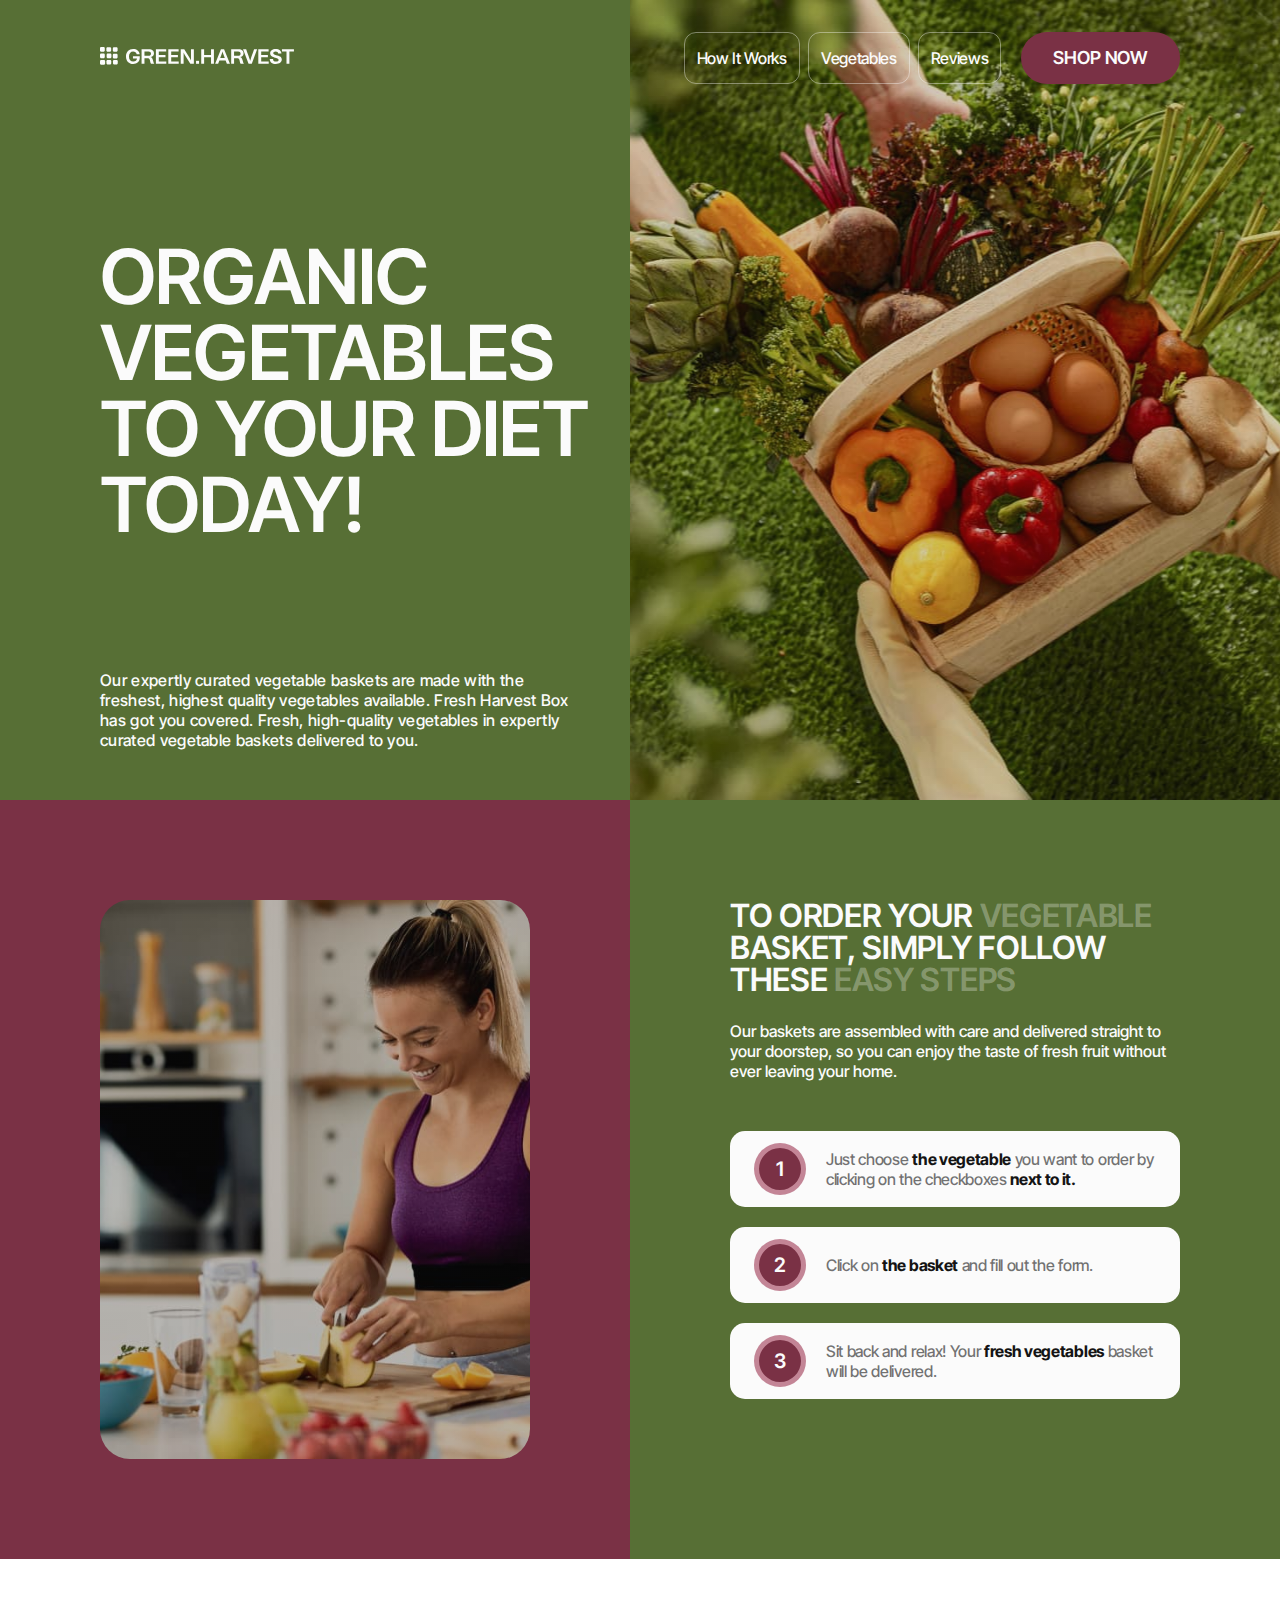
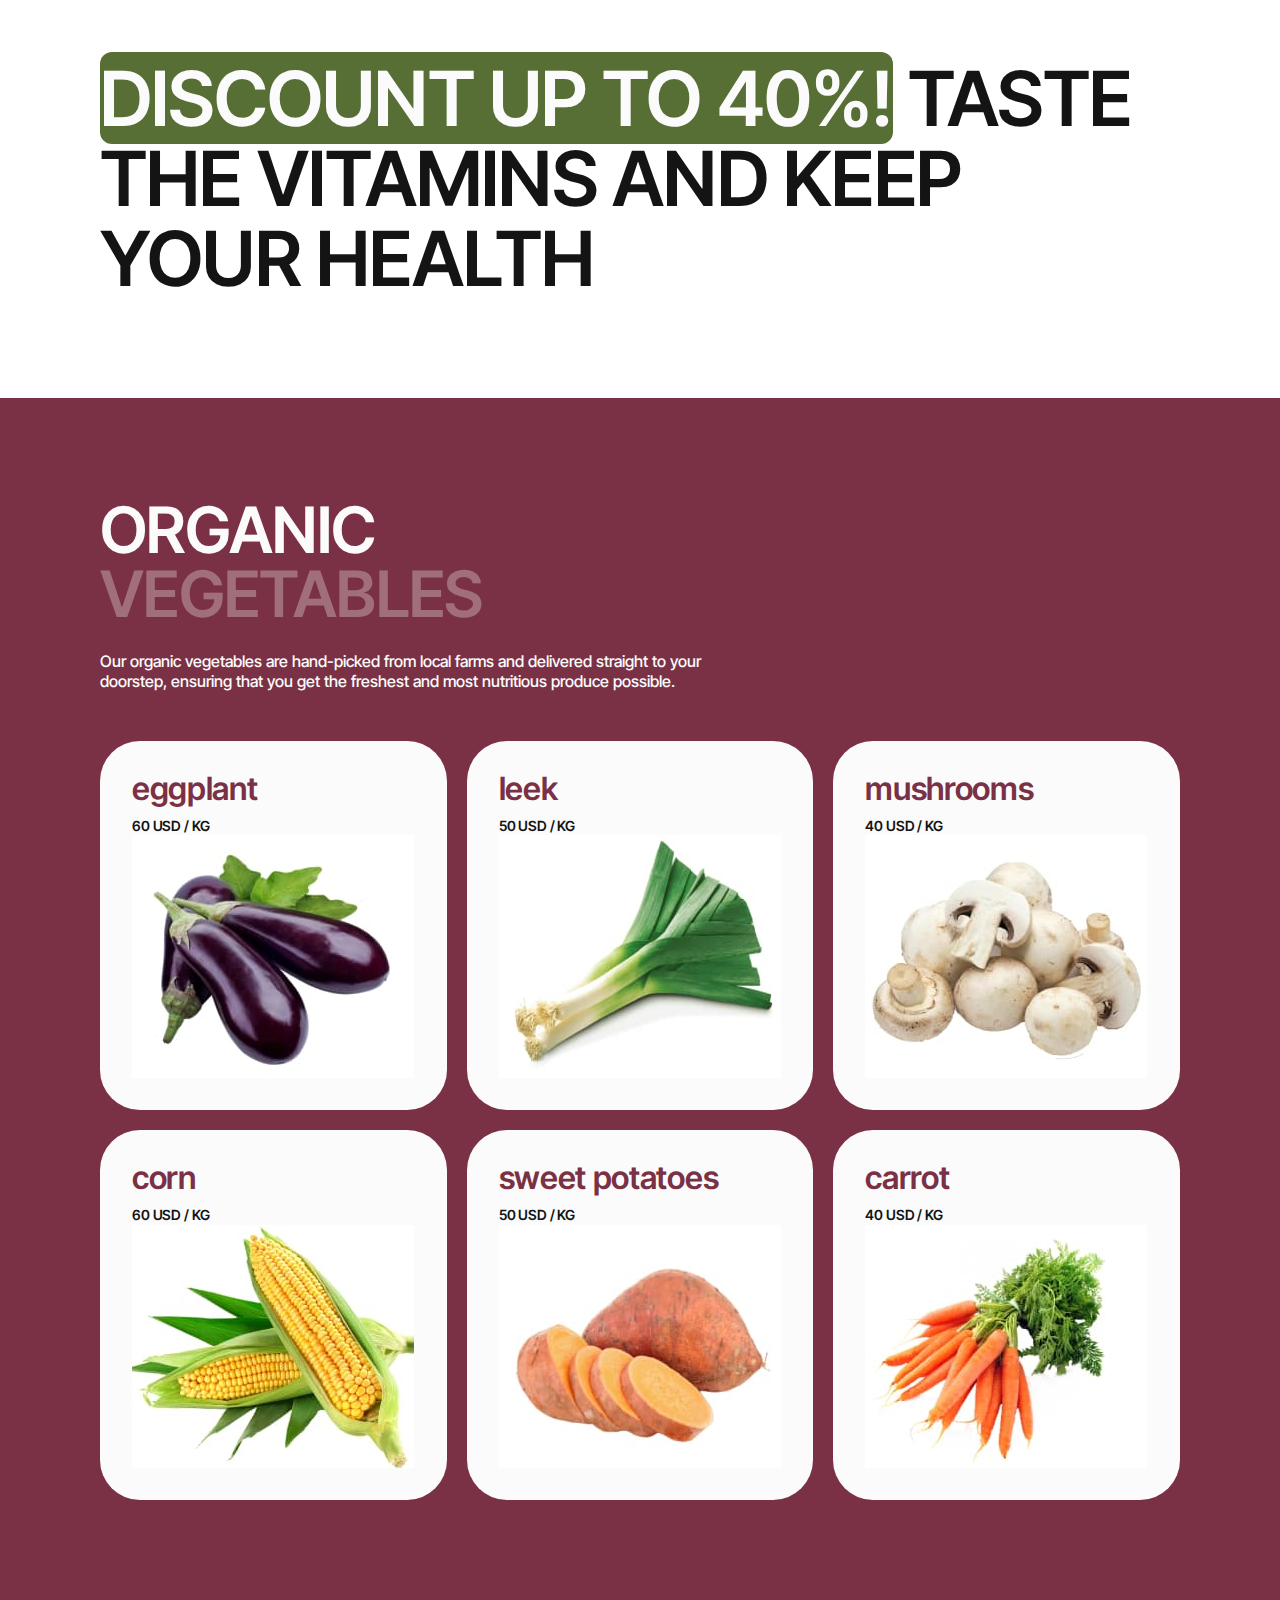
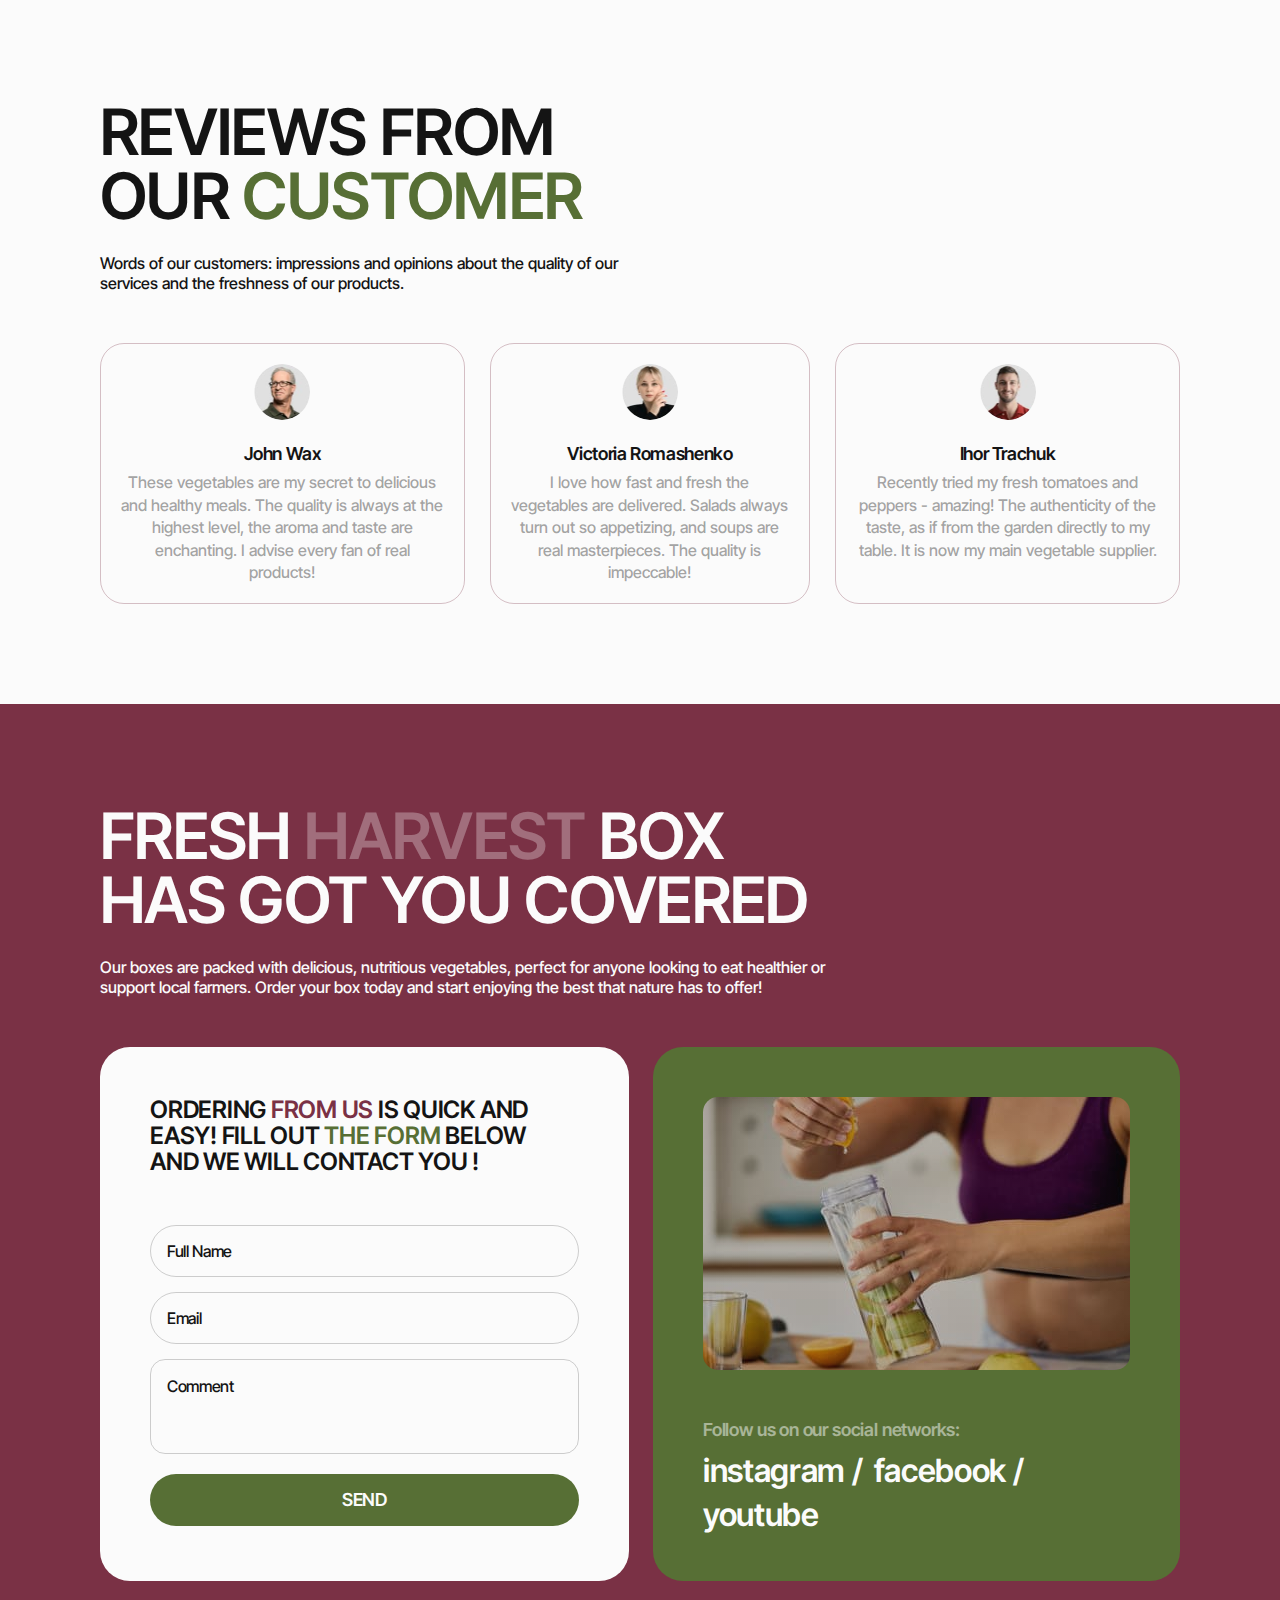
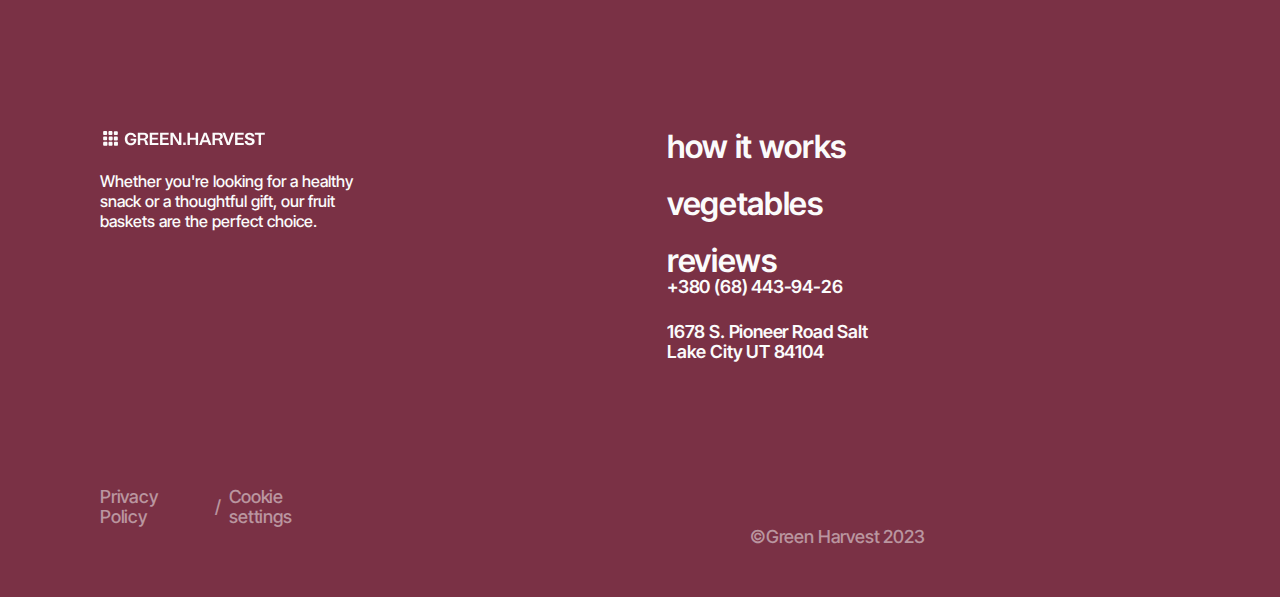
==== index.html @ 1afc66c2 "caner 00:14" ====
<!DOCTYPE html>
<html lang="en">
  <head>
    <meta charset="UTF-8" />
    <meta name="viewport" content="width=device-width, initial-scale=1.0" />
    <title>Bitkisel Yazılım</title>
    <link rel="icon" type="image/x-icon" href="./img/icon.png" />
    <!-- Fontlar -->
    <link rel="preconnect" href="https://fonts.googleapis.com" />
    <link rel="preconnect" href="https://fonts.gstatic.com" crossorigin />
    <link
      href="https://fonts.googleapis.com/css2?family=Inter+Tight:ital,wght@0,100..900;1,100..900&display=swap"
      rel="stylesheet"
    />
    <!-- CSS dosyalarım -->
    <link
      rel="stylesheet"
      href="https://cdn.jsdelivr.net/npm/modern-normalize@2.0.0/modern-normalize.min.css"
    />
    <link rel="stylesheet" href="./css/reset.css" />
    <link rel="stylesheet" href="./css/styles.css" />
    <link rel="stylesheet" href="./css/header-hero.css" />
    <link rel="stylesheet" href="./css/tablet-css/header-hero-tablet.css" />
    <link rel="stylesheet" href="./css/mobile-css/header-hero-mobile.css" />
    <link rel="stylesheet" href="./css/how-it-works.css" />
    <link rel="stylesheet" href="./css/tablet-css/how-it-works-tablet.css" />
    <link rel="stylesheet" href="./css/mobile-css/how-it-works-mobile.css" />
    <link rel="stylesheet" href="./css/advertisement.css" />
    <link rel="stylesheet" href="./css/tablet-css/advertisement-tablet.css" />
    <link rel="stylesheet" href="./css/mobile-css/advertisement-mobile.css" />
    <link rel="stylesheet" href="./css/vegetables.css" />
    <link rel="stylesheet" href="./css/tablet-css/vegetables-tablet.css" />
    <link rel="stylesheet" href="./css/mobile-css/vegetables-mobile.css" />
    <link rel="stylesheet" href="./css/reviews.css" />
    <link rel="stylesheet" href="./css/tablet-css/reviews-tablet.css" />
    <link rel="stylesheet" href="./css/mobile-css/reviews-mobile.css" />
    <link rel="stylesheet" href="./css/your-order.css" />
    <link rel="stylesheet" href="./css/tablet-css/your-order-tablet.css" />
    <link rel="stylesheet" href="./css/mobile-css/your-order-mobile.css" />
    <link rel="stylesheet" href="./css/footer.css" />
    <link rel="stylesheet" href="./css/tablet-css/footer-tablet.css" />
    <link rel="stylesheet" href="./css/mobile-css/footer-mobile.css" />
  </head>
  <body>
    <!-- ------------------------- HEADER VE HERO ALANI --------------- -->

    <div class="header-hero-wrapper">
      <header class="header-wrapper container">
        <nav class="header-nav">
          <div class="header-logo">
            <a href="#">
              <svg class="icon buyuk-logo" width="194" height="18">
                <use href="./img/icons.svg#icon-logo"></use>
              </svg>
            </a>
          </div>
          <div class="nav-wrapper">
            <ul class="nav-list">
              <li class="nav-list-item">
                <a class="nav-list-link" href="#">How It Works</a>
              </li>
              <li class="nav-list-item">
                <a class="nav-list-link" href="#">Vegetables</a>
              </li>
              <li class="nav-list-item">
                <a class="nav-list-link" href="#">Reviews</a>
              </li>
            </ul>
            <button class="nav-button" type="button">SHOP NOW</button>
          </div>
          <div id="menu-open" class="menu-open">
            <svg class="icon footer-icon" width="30" height="30">
              <use href="./img/icons.svg#icon-menuBuyuk"></use>
            </svg>
          </div>
        </nav>
        <div class="hero-part hero-left">
          <div class="hero-left-wrapper">
            <h1 class="hero-title">organic vegetables to your diet today!</h1>
            <p class="hero-text">
              Our expertly curated vegetable baskets are made with the freshest,
              highest quality vegetables available. Fresh Harvest Box has got
              you covered. Fresh, high-quality vegetables in expertly curated
              vegetable baskets delivered to you.
            </p>
          </div>
        </div>
        <div class="hero-part hero-right"></div>
        <div id="hamburger-back" class="hamburger-back on-off-button">
          <div class="hamburger-overlay">
            <button id="menu-close" class="menu-close" type="button">
              <svg class="icon footer-icon" width="20" height="20">
                <use href="./img/icons.svg#icon-exitBuyuk"></use>
              </svg>
            </button>
            <ul class="nav-list">
              <li class="nav-list-item">
                <a class="nav-list-link" href="#">How It Works</a>
              </li>
              <li class="nav-list-item">
                <a class="nav-list-link" href="#">Vegetables</a>
              </li>
              <li class="nav-list-item">
                <a class="nav-list-link" href="#">Reviews</a>
              </li>
            </ul>
            <button class="shop-button close-item" type="button">
              Shop Now
            </button>
          </div>
        </div>
      </header>
    </div>

    <!-- ------------------------- HOW İTS WORK ALANI ----------------- -->

    <section class="how-it-works">
      <div class="container">
        <div class="how-it-works-wrapper">
          <div class="how-it-works-left">
            <div class="how-it-works-img"></div>
          </div>
          <div class="how-it-works-right">
            <div class="how-it-works-order-steps">
              <div class="how-it-works-content">
                <h2 class="how-it-works-title">
                  To order your <span>vegetable</span> basket, simply follow
                  these
                  <span>easy steps</span>
                </h2>
                <p class="how-it-works-text">
                  Our baskets are assembled with care and delivered straight to
                  your doorstep, so you can enjoy the taste of fresh fruit
                  without ever leaving your home.
                </p>
              </div>
              <ul class="order-steps-list">
                <li class="order-list-item">
                  <div class="order-list-number">1</div>
                  <p class="order-steps-text">
                    Just choose <span>the vegetable</span> you want to order by
                    clicking on the checkboxes <span>next to it.</span>
                  </p>
                </li>
                <li class="order-list-item">
                  <div class="order-list-number">2</div>
                  <p class="order-steps-text">
                    Click on <span>the basket</span> and fill out the form.
                  </p>
                </li>
                <li class="order-list-item">
                  <div class="order-list-number">3</div>
                  <p class="order-steps-text">
                    Sit back and relax! Your
                    <span>fresh vegetables</span> basket will be delivered.
                  </p>
                </li>
              </ul>
            </div>
          </div>
        </div>
      </div>
    </section>

    <!-- ------------------------- ADVERTİSEMENT ALANI ---------------- -->
    <div class="advertisement">
      <div class="container">
        <h3 class="advertisement-title">
          <span>Discount up to 40%!</span> Taste the vitamins and keep your
          health
        </h3>
      </div>
    </div>

    <!-- ------------------------- VEGETABLES ALANI ------------------- -->
    <section class="vegetables">
      <div class="container vegetables-pad">
        <div class="vegetables-header">
          <h2 class="vegetables-title">organic <span>vegetables</span></h2>
          <p class="vegetables-text">
            Our organic vegetables are hand-picked from local farms and
            delivered straight to your doorstep, ensuring that you get the
            freshest and most nutritious produce possible.
          </p>
        </div>
        <ul class="vegetables-list">
          <li class="vegetables-list-item">
            <div class="product-info">
              <h4 class="product-info-title">eggplant</h4>
              <p class="product-info-text">60 USD / kg</p>
            </div>
            <div class="vegetables-img-wrapper">
              <img src="./img/eggplant.jpg" alt="" class="product-img" />
            </div>
          </li>
          <li class="vegetables-list-item">
            <div class="product-info">
              <h4 class="product-info-title">leek</h4>
              <p class="product-info-text">50 USD / kg</p>
            </div>
            <div class="vegetables-img-wrapper">
              <img src="./img/leek.jpg" alt="" class="product-img" />
            </div>
          </li>
          <li class="vegetables-list-item">
            <div class="product-info">
              <h4 class="product-info-title">mushrooms</h4>
              <p class="product-info-text">40 USD / kg</p>
            </div>
            <div class="vegetables-img-wrapper">
              <img src="./img/mushroom.jpg" alt="" class="product-img" />
            </div>
          </li>
          <li class="vegetables-list-item">
            <div class="product-info">
              <h4 class="product-info-title">corn</h4>
              <p class="product-info-text">60 USD / kg</p>
            </div>
            <div class="vegetables-img-wrapper">
              <img src="./img/corn.jpg" alt="" class="product-img" />
            </div>
          </li>
          <li class="vegetables-list-item">
            <div class="product-info">
              <h4 class="product-info-title">sweet potatoes</h4>
              <p class="product-info-text">50 USD / kg</p>
            </div>
            <div class="vegetables-img-wrapper">
              <img src="./img/sweet-potato.jpg" alt="" class="product-img" />
            </div>
          </li>
          <li class="vegetables-list-item">
            <div class="product-info">
              <h4 class="product-info-title">carrot</h4>
              <p class="product-info-text">40 USD / kg</p>
            </div>
            <div class="vegetables-img-wrapper">
              <img src="./img/carrot.jpg" alt="" class="product-img" />
            </div>
          </li>
        </ul>
      </div>
    </section>

    <!-- ------------------------- REVİEWS ALANI ---------------------- -->
    <div class="reviews">
      <div class="reviews-wrapper container">
        <div class="reviews-content">
          <h2 class="reviews-title">reviews from our <span>customer</span></h2>
          <p class="reviews-text">
            Words of our customers: impressions and opinions about the quality
            of our services and the freshness of our products.
          </p>
        </div>
        <ul class="customer customer-wrapper">
          <li class="customer-block">
            <div class="customer-block-wrapper">
              <div class="customer-image-wrapper customer-img1"></div>
              <div class="customer-content">
                <div class="customer-name">
                  <p>John Wax</p>
                </div>
                <div class="customer-text">
                  <p>
                    These vegetables are my secret to delicious and healthy
                    meals. The quality is always at the highest level, the aroma
                    and taste are enchanting. I advise every fan of real
                    products!
                  </p>
                </div>
              </div>
            </div>
          </li>

          <li class="customer-block">
            <div class="customer-block-wrapper">
              <div class="customer-image-wrapper customer-img2"></div>
              <div class="customer-content">
                <div class="customer-name">
                  <p>Victoria Romashenko</p>
                </div>
                <div class="customer-text">
                  <p>
                    I love how fast and fresh the vegetables are delivered.
                    Salads always turn out so appetizing, and soups are real
                    masterpieces. The quality is impeccable!
                  </p>
                </div>
              </div>
            </div>
          </li>

          <li class="customer-block">
            <div class="customer-block-wrapper">
              <div class="customer-image-wrapper customer-img3"></div>
              <div class="customer-content">
                <div class="customer-name">
                  <p>Ihor Trachuk</p>
                </div>
                <div class="customer-text">
                  <p>
                    Recently tried my fresh tomatoes and peppers - amazing! The
                    authenticity of the taste, as if from the garden directly to
                    my table. It is now my main vegetable supplier.
                  </p>
                </div>
              </div>
            </div>
          </li>
        </ul>
      </div>
    </div>

    <!-- ------------------------- YOUR ORDER ALANI ------------------- -->
    <section class="your-order">
      <div class="container your-order-container">
        <div class="title-form-container">
          <div class="title-wrapper">
            <h2 class="second-title">
              Fresh <span class="title-span">Harvest</span> Box has got you
              covered
            </h2>
            <p class="title-text">
              Our boxes are packed with delicious, nutritious vegetables,
              perfect for anyone looking to eat healthier or support local
              farmers. Order your box today and start enjoying the best that
              nature has to offer!
            </p>
          </div>
          <div class="form-social-wrapper fsw-tablet">
            <div class="form-window">
              <p class="form-text">
                Ordering <span class="form-text-span">from us</span> is quick
                and easy! Fill out
                <span class="form-text-second-span">the form</span> below and we
                will contact you !
              </p>
              <form class="form-content">
                <div class="input-wrapper">
                  <label for="user-name"></label>
                  <input
                    type="text"
                    id="user-name"
                    name="user-name"
                    class="input-content"
                    placeholder="Full Name"
                  />
                </div>
                <div class="input-wrapper">
                  <label for="user-mail"></label>
                  <input
                    required
                    type="email"
                    id="user-mail"
                    name="user-mail"
                    class="input-content"
                    placeholder="Email"
                  />
                </div>
                <div class="input-wrapper">
                  <label for="user-comment"></label>
                  <textarea
                    id="user-comment"
                    name="user-comment"
                    class="text-area-input"
                    placeholder="Comment"
                  ></textarea>
                </div>
                <button type="submit" class="form-btn">Send</button>
              </form>
            </div>
            <div class="social-media-content">
              <div class="img-content"></div>
              <p class="social-media-text">Follow us on our social networks:</p>
              <div class="social-media-wrapper">
                <a class="social-media-link" href="#">instagram /</a>
                <a class="social-media-link" href="#">facebook /</a>
                <a class="social-media-link" href="#">youtube</a>
              </div>
            </div>
          </div>
        </div>
      </div>
    </section>
    <!-- ------------------------- FOOTER ALANI ----------------------- -->
    <footer class="footer">
      <div class="container footer-container">
        <div class="footer-first-content">
          <div class="logo-content">
            <svg class="icon footer-icon" width="168" height="15">
              <use href="./img/icons.svg#icon-logo"></use>
            </svg>
            <p class="logo-text">
              Whether you're looking for a healthy snack or a thoughtful gift,
              our fruit baskets are the perfect choice.
            </p>
          </div>

          <div class="nav-content">
            <nav class="footer-navbar">
              <ul class="footer-navbar-list">
                <li class="footer-navbar-list-item">
                  <a href="" class="nav-bar-list-link">how it works</a>
                </li>
                <li class="footer-navbar-list-item">
                  <a href="" class="nav-bar-list-link">vegetables</a>
                </li>
                <li class="footer-navbar-list-item">
                  <a href="" class="nav-bar-list-link">reviews</a>
                </li>
              </ul>
            </nav>
            <address class="footer-address">
              <ul class="footer-address-list">
                <li class="address-list-item">
                  <a class="address-list-item-link" href="tel:+380(68)4439426"
                    >+380 (68) 443-94-26</a
                  >
                </li>
                <li class="address-list-item">
                  <p class="address-list-item-text">
                    1678 S. Pioneer Road Salt Lake City UT 84104
                  </p>
                </li>
              </ul>
            </address>
          </div>
        </div>

        <div class="footer-second-content">
          <div class="privacy-content">
            <a class="privacy-content-link" href="#">Privacy Policy</a>
            <p class="privacy-content-link">/</p>
            <a class="privacy-content-link" href="#">Cookie settings</a>
          </div>
          <div class="page-content">
            <p class="page-content-text">©Green Harvest 2023</p>
          </div>
        </div>
      </div>
    </footer>
    <!-- JavaScript bağlama  -->
    <script src="index.js"></script>
  </body>
</html>
---- css/styles.css ----
:root {
  --text: #141414;
  --background: #576f35;
  --background-2: #7a3145;
  --main-text: #fbfbfb;
  --font-family: "Inter Tight", sans-serif;
}

/* BU GENEL CONTAİNER, SAYFADAKİ ORTAYA HİZALI ALANLAR İÇİN BUNU KULLANMALISINIZ */
.container {
  max-width: 1280px;
  margin: 0 auto;
}
---- css/header-hero.css ----
.on-off-button{
  display: none;
}

.menu-open{
  display: none;
}

.header-wrapper {
  display: flex;
  position: relative;
}

.hero-left {
  background-color: var(--background);
  width: 630px;
  height: 700px;
  padding-left: 100px;
}

.hero-right {
  width: 650px;
  height: 800px;
  background-image: linear-gradient(
      rgba(20, 20, 20, 0.2),
      rgba(20, 20, 20, 0.2)
    ),
    url(../img/image-3.jpg);
  background-repeat: no-repeat;
  background-position: center;
  background-size: cover;
}

.header-logo {
  display: flex;
  align-items: center;
}

.header-nav {
  position: absolute;
  top: 32px;
  display: flex;
  width: 100%;
  justify-content: space-between;
  padding: 0 100px;
}

.nav-wrapper {
  display: flex;
  gap: 20px;
}

.nav-list {
  display: flex;
  gap: 8px;
}

.hamburger-menu{
  display: none;
}

.icon-logo {
  fill: #fff;
}

.header-hero-wrapper {
  background-color: var(--background);
}

.nav-list-item {
  border: 1px solid rgba(251, 251, 251, 0.4);
  border-radius: 12px;
  padding: 12px;
  display: flex;
  align-items: center;
}

.nav-list-item:hover{
  backdrop-filter: blur(10px);
}


.nav-list-link {
  font-family: var(--font-family);
  font-weight: 500;
  font-size: 16px;
  line-height: 125%;
  letter-spacing: -0.02em;
  text-align: center;
  color: var(--main-text);
}

.nav-button {
  border-radius: 30px;
  padding: 16px 32px;
  border: none;
  font-family: var(--font-family);
  font-weight: 600;
  font-size: 18px;
  line-height: 111%;
  letter-spacing: -0.01em;
  text-transform: uppercase;
  color: var(--main-text);
  background-color: var(--background-2);
}

.nav-button:hover {
  background-color: #622133;
}

.hero-left-wrapper {
  margin-top: 238px;
  height: 562px;
  margin-right: 38px;
}

.hero-title {
  font-family: var(--font-family);
  font-weight: 600;
  font-size: 76px;
  line-height: 100%;
  letter-spacing: -0.01em;
  text-transform: uppercase;
  color: var(--main-text);
  margin-bottom: 128px;
}

.hero-text {
  font-family: var(--font-family);
  font-weight: 500;
  font-size: 16px;
  line-height: 125%;
  color: var(--main-text);
  letter-spacing: 0.02em;
}
---- css/tablet-css/header-hero-tablet.css ----
@media (max-width: 1024px) {
  .container {
    width: 768px;
  }
  .nav-wrapper {
    display: none;
  }

  .header-nav {
    padding: 0 32px;
  }

  .hamburger-menu {
    display: block;
  }

  .header-wrapper {
    display: flex;
    flex-direction: column;
  }
  .hero-title {
    margin-bottom: 25px;
  }
  .hero-left {
    margin-bottom: 25px;
    padding: 32px;
    height: 485px;
  }
  .hero-left-wrapper {
    margin-top: 122px;
    width: 672px;
  }
  .hero-right {
    width: 768px;
    height: 902px;
  }

  /* HAMBURGER MENU ALANI */

  .menu-open {
    display: block;
  }

  .hamburger-back {
    position: fixed;
    top: 0;
    left: 0;
    bottom: 0;
    right: 0;
    background-color: rgba(20, 20, 20, 0.4);
  }

  .hamburger-overlay {
    position: absolute;
    right: 0;
    background-color: var(--background-2);
    width: 40%;
    height: 100%;
  }

  .menu-close {
    position: absolute;
    top: 32px;
    right: 32px;
    background-color: transparent;
    border: none;
  }

  .nav-list {
    flex-direction: column;
    position: absolute;
    top: 50%;
    left: 50%;
    transform: translate(-50%, -50%);
  }

  .nav-list-item {
    justify-content: center;
  }

  .shop-button {
    position: absolute;
    width: 158px;
    bottom: 33px;
    left: 50%;
    transform: translate(-50%);
    background-color: #fff;
    border: none;
    padding: 16px 32px;
    border-radius: 30px;
    font-family: var(--font-family);
    font-weight: 600;
    font-size: 18px;
    line-height: 111%;
    letter-spacing: -0.01em;
    text-transform: uppercase;
    color: var(--background-2);
  }
}
---- css/mobile-css/header-hero-mobile.css ----
@media (max-width: 767px) {
  .container {
    width: 375px;
  }
  .hero-left {
    width: 375px;
  }
  .hero-left-wrapper {
    width: 335px;
    margin-right: 0px;
    margin-top: 100px;
    height: 302px;
  }
  .hero-title {
    font-size: 48px;
  }
  .hero-text {
    font-size: 14px;
    line-height: 129%;
  }
  .header-nav {
    padding-left: 20px;
    padding-right: 20px;
  }

  .hero-right {
    width: 375px;
    height: 370px;
  }
}
---- css/how-it-works.css ----
.how-it-works {
  background-color: var(--background);
}

.how-it-works-wrapper {
  display: flex;
}

.how-it-works-left {
  padding: 100px;
  background: var(--background-2);
}

.how-it-works-img {
  border-radius: 30px;
  width: 430px;
  height: 559px;
  background-image: linear-gradient(
      rgba(20, 20, 20, 0.3),
      rgba(20, 20, 20, 0.3)
    ),
    url("../img/image-1.jpg");
  background-position: center;
  background-size: cover;
}

.how-it-works-right {
  padding: 100px 100px 100px 100px;
  background: var(--background);
}

.how-it-works-content {
  margin-bottom: 50px;
}

.how-it-works-title {
  font-family: var(--font-family);
  font-weight: 600;
  font-size: 32px;
  line-height: 100%;
  letter-spacing: -0.01em;
  text-transform: uppercase;
  color: var(--main-text);
  margin-bottom: 25px;
}

.how-it-works-title > span {
  color: rgba(251, 251, 251, 0.3);
}

.how-it-works-text {
  font-family: var(--font-family);
  font-weight: 500;
  font-size: 16px;
  line-height: 125%;
  color: var(--main-text);
}

.order-steps-list {
  display: flex;
  flex-direction: column;
  gap: 20px;
}

.order-list-item {
  background-color: #fbfbfb;
  padding: 12px 24px;
  border-radius: 15px;
  display: flex;
  gap: 20px;
  align-items: center;
}

.order-list-number {
  width: 52px;
  height: 52px;
  display: flex;
  align-items: center;
  justify-content: center;
  font-family: var(--font-family);
  font-weight: 600;
  font-size: 20px;
  line-height: 100%;
  letter-spacing: -0.02em;
  color: var(--main-text);
  background-color: var(--background-2);
  border-radius: 50%;
  flex-shrink: 0;
  border: 5px solid rgba(211, 152, 168, 0.822);
}

.order-steps-text {
  font-family: var(--font-family);
  font-weight: 500;
  font-size: 16px;
  line-height: 125%;
  letter-spacing: -0.02em;
  color: rgba(20, 20, 20, 0.6);
}

.order-steps-text > span {
  font-weight: 700;
  color: var(--text);
}
---- css/tablet-css/how-it-works-tablet.css ----
@media (max-width: 1024px) {
  .container {
    width: 768px;
  }
  .how-it-works-wrapper {
    flex-wrap: wrap;
  }
  .how-it-works-left {
    padding: 100px 64px;
    max-width: 768px;
    height: 840px;
  }
  .how-it-works-img {
    min-width: 640px;
    background-position: center right;
  }

  .how-it-works-right {
    padding: 100px 159px;
    height: 699px;
  }
  .how-it-works-order-steps {
    width: 450px;
  }
  .how-it-works-title {
    font-size: 28px;
  }
  .how-it-works-text {
    font-size: 14px;
    line-height: 129%;
  }
  .how-it-works-content {
    width: 335px;
  }
  /* .how-it-works-order-steps {
    width: 335px;
  } */
}
---- css/mobile-css/how-it-works-mobile.css ----
@media (max-width: 767px) {
  .container {
    width: 375px;
  }

  .how-it-works-left {
    padding: 40px 20px;
    height: 530px;
  }
  .how-it-works-img {
    width: 335px;
    height: 450px;
    min-width: 0px;
    background-position: top;
  }
  .how-it-works-right {
    padding: 80px 20px;
    height: 654px;
  }
  .how-it-works-order-steps {
    width: 335px;
  }
}
---- css/advertisement.css ----
.advertisement-title{
    max-width: 1250px;
    font-family: var(--font-family);
    font-weight: 600;
    font-size: 76px;
    line-height: 105%;
    letter-spacing: -0.01em;
    text-transform: uppercase;
    color: var(--text);
    padding: 100px 100px;
}

.advertisement-title > span {
    border-radius: 12px;
    color: var(--main-text);
    background-color: var(--background);
}
---- css/mobile-css/advertisement-mobile.css ----
@media (max-width: 767px) {
  .container {
    width: 375px;
  }
  .advertisement-title {
    font-size: 48px;
    line-height: 104%;
    padding: 80px 10px;
  }
}
---- css/vegetables.css ----
.vegetables {
  background-color: var(--background-2);
}

.vegetables-pad {
  padding: 100px;
}

.vegetables-header {
  margin-bottom: 50px;
  max-width: 626px;
}

.vegetables-title {
  font-family: var(--font-family);
  font-weight: 600;
  font-size: 64px;
  line-height: 100%;
  letter-spacing: -0.01em;
  text-transform: uppercase;
  color: var(--main-text);
  margin-bottom: 25px;
}

.vegetables-title > span {
  color: rgba(251, 251, 251, 0.3);
}

.vegetables-text {
  font-family: var(--font-family);
  font-weight: 500;
  font-size: 16px;
  line-height: 125%;
  color: var(--main-text);
}

.vegetables-list {
  display: flex;
  flex-wrap: wrap;
  gap: 20px;
  justify-content: center;
}

.vegetables-list-item {
  flex: 1 1 calc(33.333% - 40px);
  max-width: 420px;
  min-width: 342px;
  border-radius: 40px;
  padding: 32px;
  background-color: var(--main-text);
  transition: transform 0.3s ease;
}

.vegetables-list-item:hover {
  transform: scale(0.9);
}

.product-info-title {
  font-family: var(--font-family);
  font-weight: 600;
  font-size: 32px;
  line-height: 100%;
  letter-spacing: -0.01em;
  color: var(--background-2);
  margin-bottom: 12px;
}

.product-info-text {
  font-family: var(--font-family);
  font-weight: 600;
  font-size: 14px;
  line-height: 129%;
  letter-spacing: -0.01em;
  text-transform: uppercase;
  color: var(--text);
}
---- css/tablet-css/vegetables-tablet.css ----
@media (max-width: 1024px) {
  .container {
    width: 768px;
  }
  .vegetables-title {
    margin-bottom: 50px;
  }
  .vegetables-list {
    max-width: 704px;
  }
  .vegetables-pad {
    padding: 100px 32px;
  }
}
---- css/mobile-css/vegetables-mobile.css ----
@media (max-width: 767px) {
  .container {
    width: 375px;
  }
  .vegetables-pad {
    padding: 80px 20px;
  }
  .vegetables-header {
    width: 335px;
  }
  .vegetables-title {
    font-size: 48px;
    line-height: 104%;
  }
  .vegetables-text {
    font-size: 14px;
    line-height: 129%;
  }
}
---- css/reviews.css ----
.reviews {
  background: #fbfbfb;
}

.reviews-content {
  width: 553px;
  height: 193px;
  margin-bottom: 50px;
}

.reviews-title {
  font-family: var(--font-family);
  font-weight: 600;
  font-size: 64px;
  line-height: 100%;
  letter-spacing: -0.01em;
  text-transform: uppercase;
  color: var(--text);
  margin-bottom: 25px;
}

.reviews-title > span {
  color: var(--background);
}

.reviews-text {
  font-family: var(--font-family);
  font-weight: 500;
  font-size: 16px;
  line-height: 125%;
  color: var(--text);
}

.customer {
  display: flex;
  justify-content: center;
  gap: 25px;
}

.customer-block {
  border: 1px solid rgba(122, 49, 69, 0.3);
  border-radius: 24px;
  padding: 20px;
}

.reviews-wrapper {
  padding: 100px;
}
.customer-img1 {
  border-radius: 100px;
  width: 56px;
  height: 56px;
  background: url("../img/people.jpg");
  background-position: center;
  background-size: cover;
}

.customer-img2 {
  border-radius: 100px;
  width: 56px;
  height: 56px;
  background: url("../img/people-1.jpg");
  background-position: center;
  background-size: cover;
}
.customer-img3 {
  border-radius: 100px;
  width: 56px;
  height: 56px;
  background: url("../img/people-2.jpg");
  background-position: center;
  background-size: cover;
}
.customer-image-wrapper {
  display: flex;
  justify-items: center;
  margin: auto;
  margin-bottom: 24px;
}

.customer-content {
}

.customer-name {
  font-family: var(--font-family);
  font-weight: 600;
  font-size: 18px;
  line-height: 110%;
  letter-spacing: -0.02em;
  text-align: center;
  color: var(--text);
  margin-bottom: 8px;
}

.customer-text {
  font-family: var(--font-family);
  font-weight: 500;
  font-size: 16px;
  line-height: 140%;
  text-align: center;
  color: rgba(20, 20, 20, 0.4);
}
---- css/tablet-css/reviews-tablet.css ----
@media (max-width: 1024px) {
  .container {
    width: 768px;
  }
  .reviews-content {
    margin-bottom: 50px;
  }

  .customer-block:nth-child(3){
    display: none;
  }
}
---- css/mobile-css/reviews-mobile.css ----
@media (max-width: 767px) {
  .container {
    width: 375px;
  }
  .reviews-content {
    width: 335px;
  }
  .reviews-title {
    font-size: 48px;
    line-height: 104%;
  }
  .reviews-wrapper {
    padding: 80px 20px;
  }
  .reviews-text {
    font-size: 14px;
    line-height: 129%;
  }
  .customer {
    display: contents;
  }
  .customer-block {
    margin-bottom: 20px;
  }
}
---- css/your-order.css ----
.your-order-container{
  padding:100px;
}

.your-order {
  background-color: var(--background-2);
}
/*  */
.title-form-container {
  display: flex;
  flex-direction: column;
  gap: 50px;
}
/* Title styles are here */
.title-wrapper {
  width: 751px;
  height: 193px;
}
.second-title {
  font-family: var(--font-family);
  font-weight: 600;
  font-size: 64px;
  line-height: 100%;
  letter-spacing: -0.01em;
  text-transform: uppercase;
  color: var(--main-text);
  margin-bottom: 25px;
}
.title-span {
  color: rgba(251, 251, 251, 0.3);
}
.title-text {
  font-family: var(--font-family);
  font-weight: 500;
  font-size: 16px;
  line-height: 125%;
  color: var(--main-text);
}
/* Form styles are here  */
.form-social-wrapper {
  max-width: 1080px;
  display: flex;
  gap: 24px;
}
.form-window {
  border-radius: 30px;
  padding: 50px;
  max-width: 529px;
  height: 534px;
  background: var(--main-text);
  display: flex;
  flex-direction: column;
  gap: 50px;
}
.form-text {
  font-family: var(--font-family);
  font-weight: 600;
  font-size: 24px;
  line-height: 108%;
  letter-spacing: -0.01em;
  text-transform: uppercase;
  color: var(--text);
}
.form-text-span {
  color: var(--background-2);
}
.form-text-second-span {
  color: var(--background);
}
/* Form input styles are here */
.form-content {
  display: flex;
  flex-direction: column;
  gap: 15px;
}
.input-content {
  border: 1px solid rgba(20, 20, 20, 0.2);
  border-radius: 30px;
  padding: 16px 5px 16px 16px;
  width: 429px;
  height: 52px;
  outline: transparent;
  background-color: transparent;
  transition: border-color 350ms ease-in-out;
}
.text-area-input {
  border: 1px solid rgba(20, 20, 20, 0.2);
  border-radius: 15px;
  padding: 16px 5px 16px 16px;
  width: 429px;
  min-height: 95px;
  outline: transparent;
  background-color: transparent;
  resize: none;
  transition: border-color 350ms ease-in-out;
}
.input-content::placeholder,
.text-area-input::placeholder {
  font-family: var(--font-family);
  font-weight: 500;
  font-size: 16px;
  line-height: 125%;
  letter-spacing: -0.02em;
  color: var(--text);
}
.input-content:hover,
.text-area-input:hover {
  border: 1px solid var(--background-2);
}
.input-content:focus,
.text-area-input:focus {
  border: 1px solid #3cbc81;
}
.form-btn {
  position: relative;
  border-radius: 30px;
  padding: 16px 191px;
  width: 429px;
  height: 52px;
  background: var(--background);
  font-family: var(--font-family);
  font-weight: 600;
  font-size: 18px;
  line-height: 111%;
  letter-spacing: -0.01em;
  text-transform: uppercase;
  color: var(--main-text);
  border: 2px solid transparent;
  border: none;
  cursor: pointer;
  overflow: hidden;
  z-index: 1;
  transition: color 0.8s ease-in-out;
}

.form-btn::before {
  content: "";
  position: absolute;
  top: 0;
  left: 100%;
  width: 100%;
  height: 100%;
  background: linear-gradient(
    270deg,
    #ff7e5f,
    #feb47b,
    #86a8e7,
    #7f7fd5,
    #91eae4
  );
  transition: transform 0.4s ease-in-out;
  z-index: -1;
}

.form-btn:hover::before {
  transform: translateX(-100%);
}

.form-btn:hover {
  color: #333;
  border-color: #ff7e5f; /* Hover durumunda border rengi */
}

.form-btn:hover::after {
  content: "";
  position: absolute;
  top: 0;
  left: 0;
  width: 100%;
  height: 100%;
  border-radius: 30px;
  border: 2px solid;
  border-image-slice: 1;
  border-image-source: linear-gradient(
    270deg,
    #91eae4,
    #7f7fd5,
    #86a8e7,
    #feb47b,
    #ff7e5f
  ); /* Renkli border */
}

/* Social Media Style are here */
.social-media-content {
  border-radius: 30px;
  padding: 50px;
  max-width: 527px;
  height: 534px;
  background: var(--background);
}
.img-content {
  border-radius: 15px;
  max-width: 427px;
  height: 273px;
  background-image: linear-gradient(
      rgba(20, 20, 20, 0.3),
      rgba(20, 20, 20, 0.3)
    ),
    url(../img/image-2.jpg);
  background-position: center; /* Resmin konumunu ortalamak için */
  background-repeat: no-repeat;
  margin-bottom: 50px;
}
.social-media-text {
  font-family: var(--font-family);
  font-weight: 600;
  font-size: 18px;
  line-height: 111%;
  letter-spacing: -0.01em;
  color: rgba(251, 251, 251, 0.5);
  margin-bottom: 15px;
}
.social-media-wrapper {
  display: flex;
  flex-direction: row;
  flex-wrap: wrap;
  gap: 12px;
}
.social-media-link {
  font-family: var(--font-family);
  font-weight: 600;
  font-size: 32px;
  line-height: 100%;
  letter-spacing: -0.01em;
  color: var(--main-text);
}
---- css/tablet-css/your-order-tablet.css ----
@media (max-width: 1024px) {
  .container {
    max-width: 768px;
  }

  .title-wrapper {
    padding: 0px 96px 0px 32px;
    width: 768px;
    height: auto;
    margin-bottom: 34px;
  }

  .title-form-container {
    width: 628px;
    display: contents;
  }
  .fsw-tablet {
    display: flex;
    flex-direction: column;
    flex-wrap: wrap;
    gap: 25px;
    align-items: center;
  }
  .form-window {
    max-width: 628px;
  }

  .form-social-wrapper {
  }
  .social-media-content {
    max-width: 628px;
    padding: 50px 100px;
  }
  .img-content {
    max-width: 528px;
  }
  .your-order-container {
    padding: 100px 0px;
  }
}
---- css/mobile-css/your-order-mobile.css ----
@media (max-width: 767px) {
  .container {
    width: 375px;
  }

  .title-wrapper {
    width: 335px;
    padding: 0px;
  }

  .your-order-container {
    padding: 80px 20px;
  }
  .second-title {
    font-size: 48px;
    line-height: 104%;
  }
  .title-text {
    font-weight: 500;
    font-size: 14px;
  }
  .form-window {
    width: 335px;
    padding: 40px 20px;
  }
  .form-content {
    width: 295px;
  }
}
---- css/footer.css ----
footer {
  background-color: var(--background-2);
}

.footer-container {
  padding: 50px 100px;
}

.footer-first-content {
  display: flex;
  gap: 302px;
  margin-bottom: 125px;
}

.logo-content {
  display: flex;
  flex-direction: column;
  gap: 25px;
  max-width: 265px;
}

.logo-text {
  font-family: var(--font-family);
  font-weight: 500;
  font-size: 16px;
  line-height: 125%;
  color: var(--main-text);
}

.nav-content {
  gap: 121px;
}

.footer-navbar {
  display: flex;
}
.footer-navbar-list {
  display: flex;
  flex-direction: column;
  gap: 25px;
}

.footer-navbar-list-item {
  font-family: var(--font-family);
  font-weight: 600;
  font-size: 32px;
  line-height: 100%;
  letter-spacing: -0.01em;
  color: var(--main-text);
}

.footer-address-list {
  display: flex;
  flex-direction: column;
  gap: 25px;
  max-width: 215px;
}

.address-list-item {
  font-family: var(--font-family);
  font-weight: 600;
  font-size: 18px;
  line-height: 111%;
  letter-spacing: -0.01em;
  color: var(--main-text);
}

.footer-second-content {
  /* max-width: 1080px; */
}

.privacy-content {
  display: flex;
  justify-content: center;
  align-items: center;
  gap: 8px;
  max-width: 248px;
}
.privacy-content-link,
.page-content-text {
  font-family: var(--font-family);
  font-weight: 500;
  font-size: 18px;
  line-height: 111%;
  letter-spacing: -0.01em;
  color: rgba(251, 251, 251, 0.5);
  align-items: end;
}

.page-content {
  /* min-width: 172px; */
  margin-left: 650px;
}
.privacy-content {
  display: flex;
  justify-content: center;
  align-items: center;
  gap: 8px;
  max-width: 248px;
}
---- css/tablet-css/footer-tablet.css ----
@media (max-width: 1024px) {
  .container {
    width: 768px;
  }

  .nav-content {
    flex-wrap: wrap;
    gap: 64px;
  }
  .footer-first-content {
    padding: 32px;
    width: 704px;
    height: 295px;
    margin-bottom: 175px;
  }
  .footer-container {
    padding: 0px;
  }

  .page-content {
    margin-left: initial;
  }

  .footer-navbar-list{
    margin-bottom: 64px;
  }

  .footer-second-content{
    display: flex;
    justify-content: space-between;
    padding: 0 32px;
  }
}
---- css/mobile-css/footer-mobile.css ----
@media (max-width: 767px) {
  .container {
    width: 375px;
  }
  /* Mobil cihazlar için stil ayarları burada */
  .position-container {
    max-width: 375px;
    margin: 0 auto;
    padding: 40px 20px;
    gap: 80px;
  }
  .footer-first-content {
    display: flex;
    flex-direction: column;
    gap: 40px;
  }
  .logo-text {
    font-size: 14px;
    line-height: 129%;
  }
  .logo-content {
    margin: initial;
    max-width: 296px;
  }
  .nav-content {
    display: flex;
    flex-direction: column;
    gap: 40px;
  }
  .footer-nav-list {
    gap: 14px;
  }
  .footer-address-list {
    gap: 14px;
  }
  .nav-bar-list-link {
    font-size: 28px;
  }
  .address-list-item {
    font-size: 14px;
    line-height: 129%;
  }
  .footer-second-content {
    max-width: initial;
    display: flex;
    justify-content: space-between;
    padding: 0 20px;
    padding-top: 80px;
  }
  .privacy-content-link,
  .page-content-text {
    font-size: 12px;
    line-height: 133%;
  }
  .privacy-content {
    min-width: 171px;
  }
  .page-content {
    margin-left: initial;
  }
  

  .footer-first-content{
    width: initial
  }
}
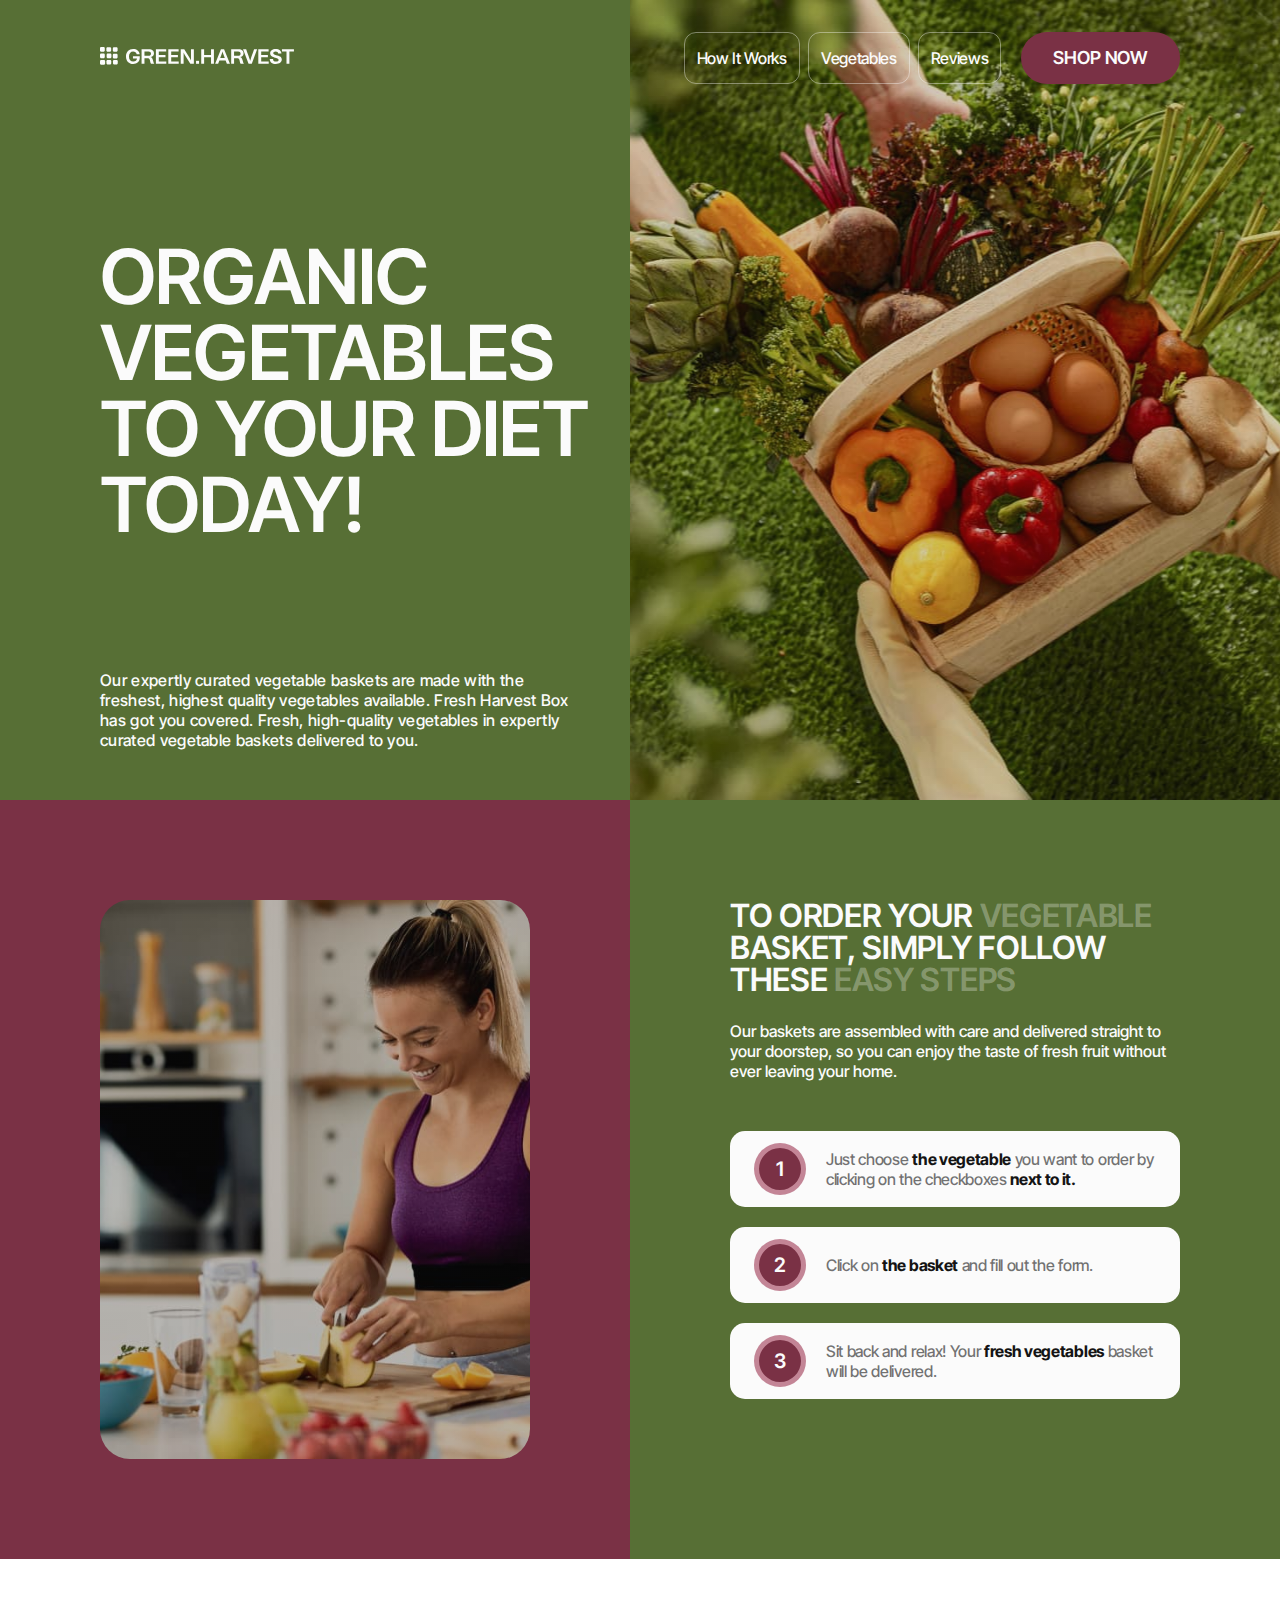
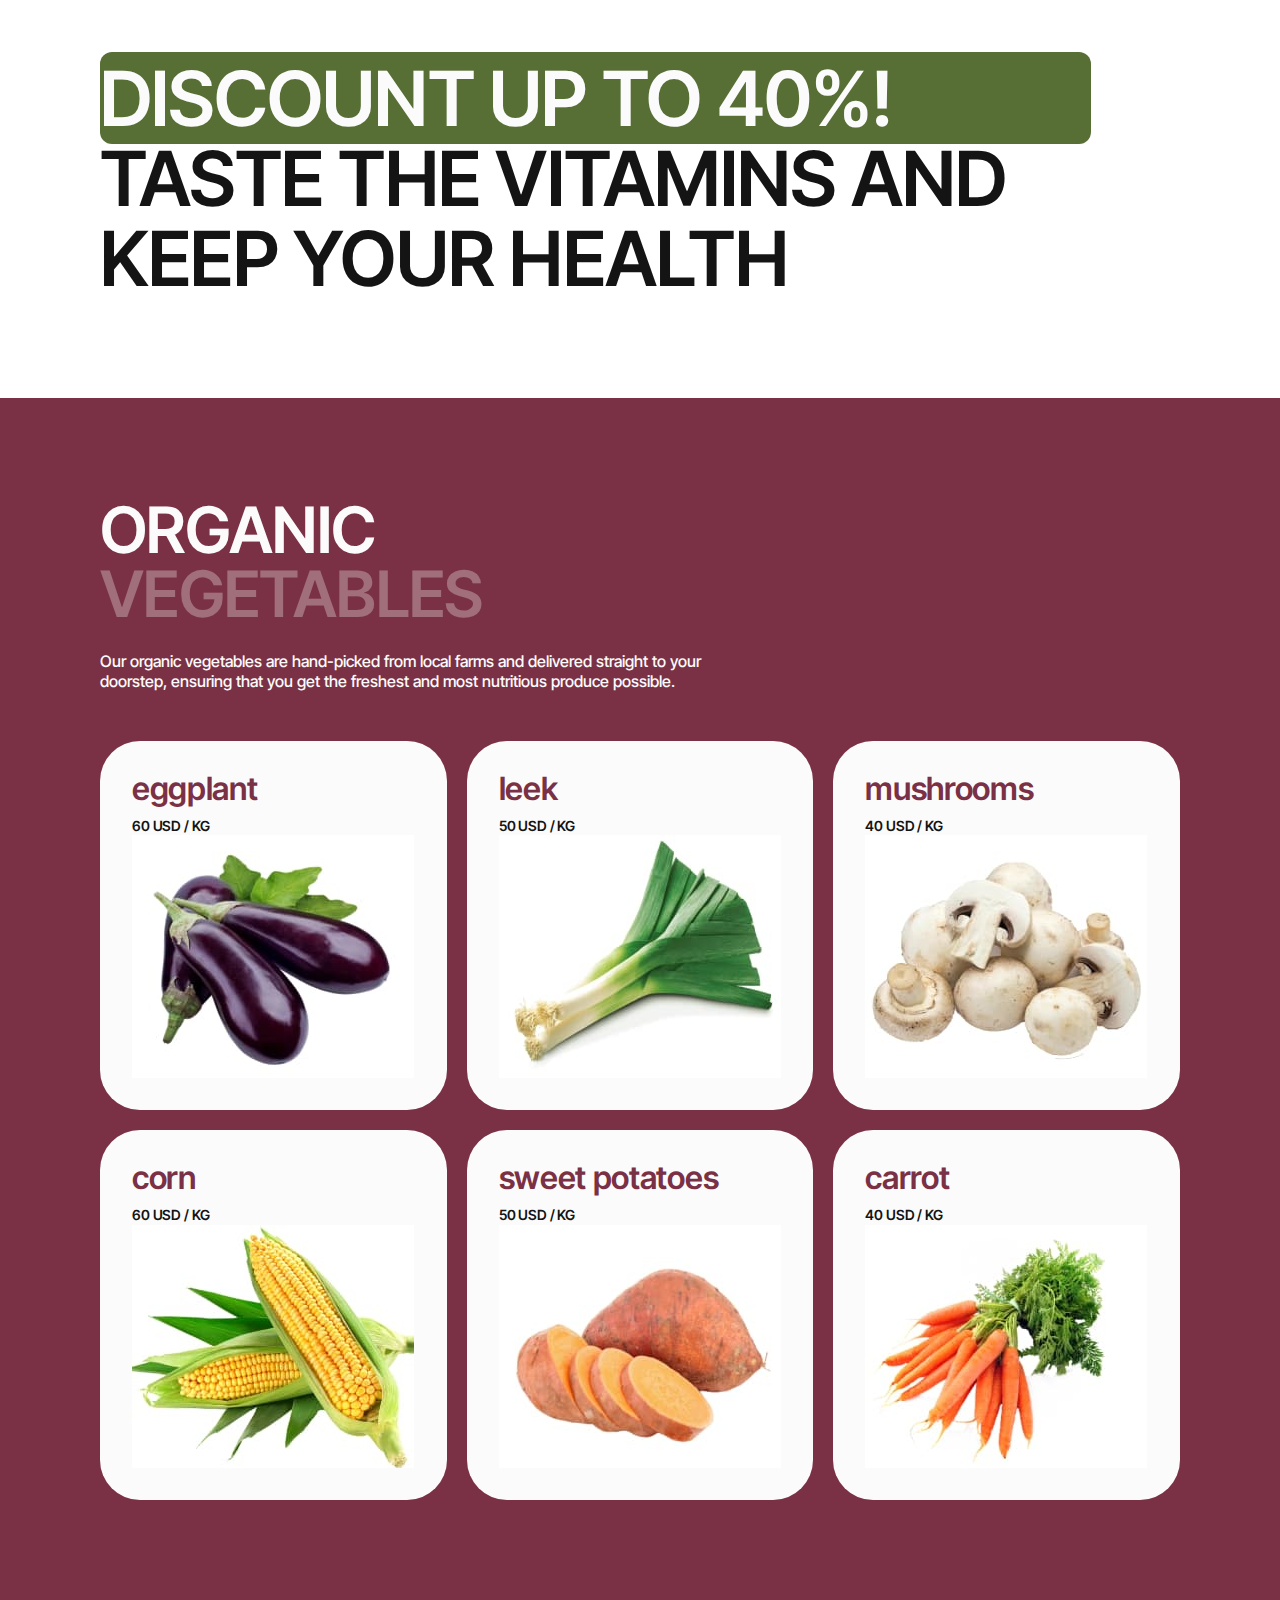
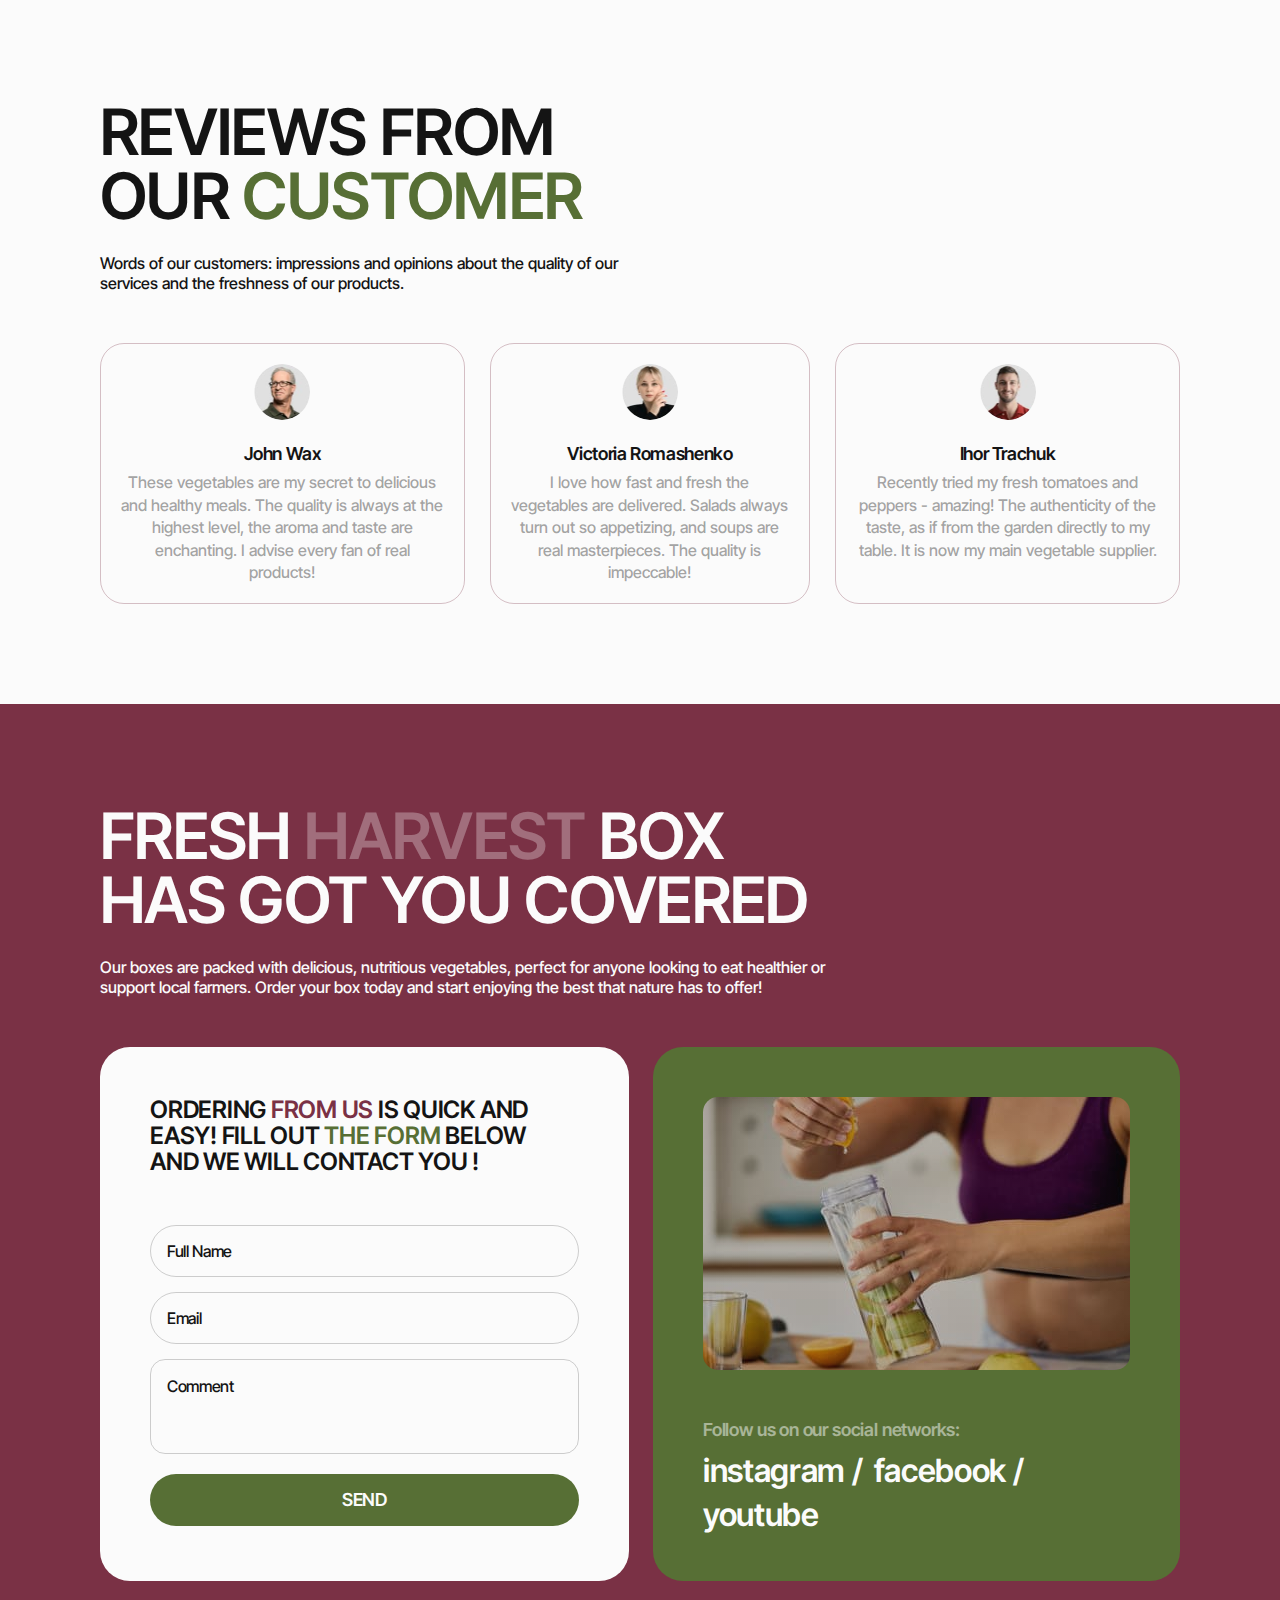
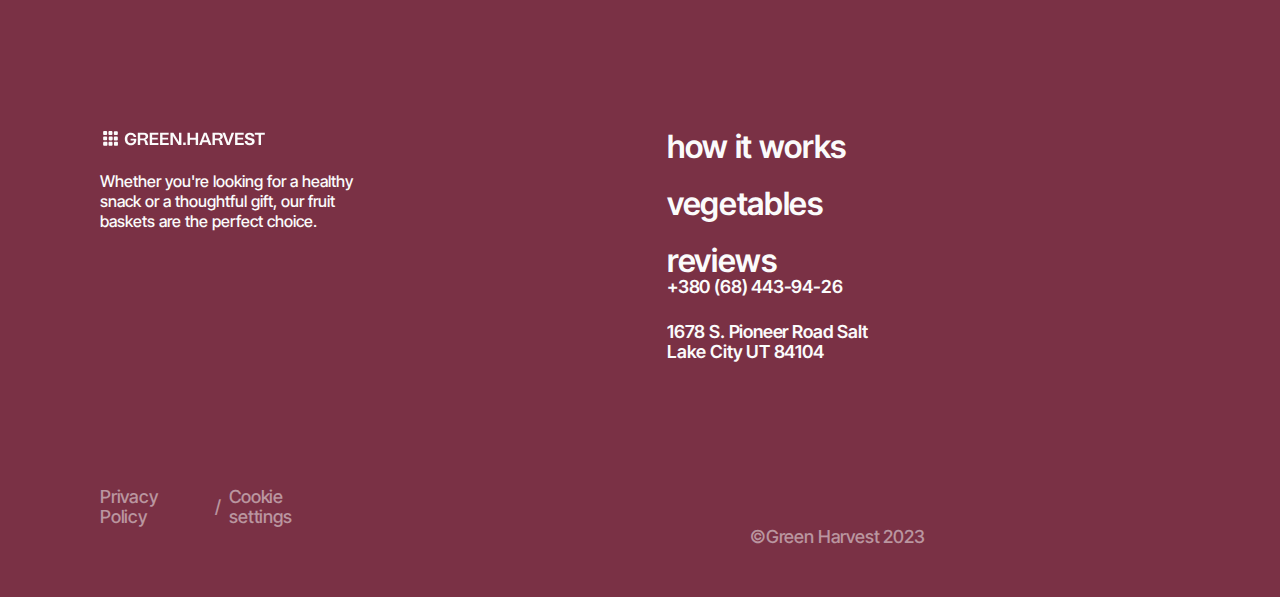
==== commit 27d895b5: "caner bitti zannediyoruz" ====
--- a/index.html
+++ b/index.html
@@ -166,7 +166,7 @@
     <div class="advertisement">
       <div class="container">
         <h3 class="advertisement-title">
-          <span>Discount up to 40%!</span> Taste the vitamins and keep your
+          <span>Discount up to 40%! &nbsp;&nbsp;&nbsp;&nbsp;&nbsp;&nbsp;&nbsp;&nbsp;&nbsp;&nbsp;&nbsp;&nbsp;</span> Taste the vitamins and keep your
           health
         </h3>
       </div>
--- a/css/tablet-css/how-it-works-tablet.css
+++ b/css/tablet-css/how-it-works-tablet.css
@@ -32,7 +32,7 @@
   .how-it-works-content {
     width: 335px;
   }
-  /* .how-it-works-order-steps {
+  .how-it-works-order-steps {
     width: 335px;
-  } */
+  }
 }
--- a/css/mobile-css/reviews-mobile.css
+++ b/css/mobile-css/reviews-mobile.css
@@ -16,10 +16,7 @@
     font-size: 14px;
     line-height: 129%;
   }
-  .customer {
-    display: contents;
-  }
-  .customer-block {
-    margin-bottom: 20px;
+  .customer-block:nth-child(2) {
+    display: none;
   }
 }
--- a/css/mobile-css/your-order-mobile.css
+++ b/css/mobile-css/your-order-mobile.css
@@ -26,4 +26,25 @@
   .form-content {
     width: 295px;
   }
+  .text-area-input {
+    width: 295px;
+  }
+  .input-content {
+    width: 295px;
+  }
+  .form-btn {
+    width: 295px;
+    padding: 0px;
+  }
+  .social-media-content {
+    padding: 40px 20px;
+  }
+  .social-media-text {
+    font-size: 14px;
+    line-height: 129%;
+  }
+  .social-media-link {
+    font-size: 24px;
+    line-height: 108%;
+  }
 }
--- a/css/mobile-css/footer-mobile.css
+++ b/css/mobile-css/footer-mobile.css
@@ -13,6 +13,8 @@
     display: flex;
     flex-direction: column;
     gap: 40px;
+    width: initial;
+    padding-right: 59px;
   }
   .logo-text {
     font-size: 14px;
@@ -58,9 +60,8 @@
   .page-content {
     margin-left: initial;
   }
-  
 
-  .footer-first-content{
-    width: initial
+  .address-list-item-text {
+    padding-right: 56px;
   }
 }
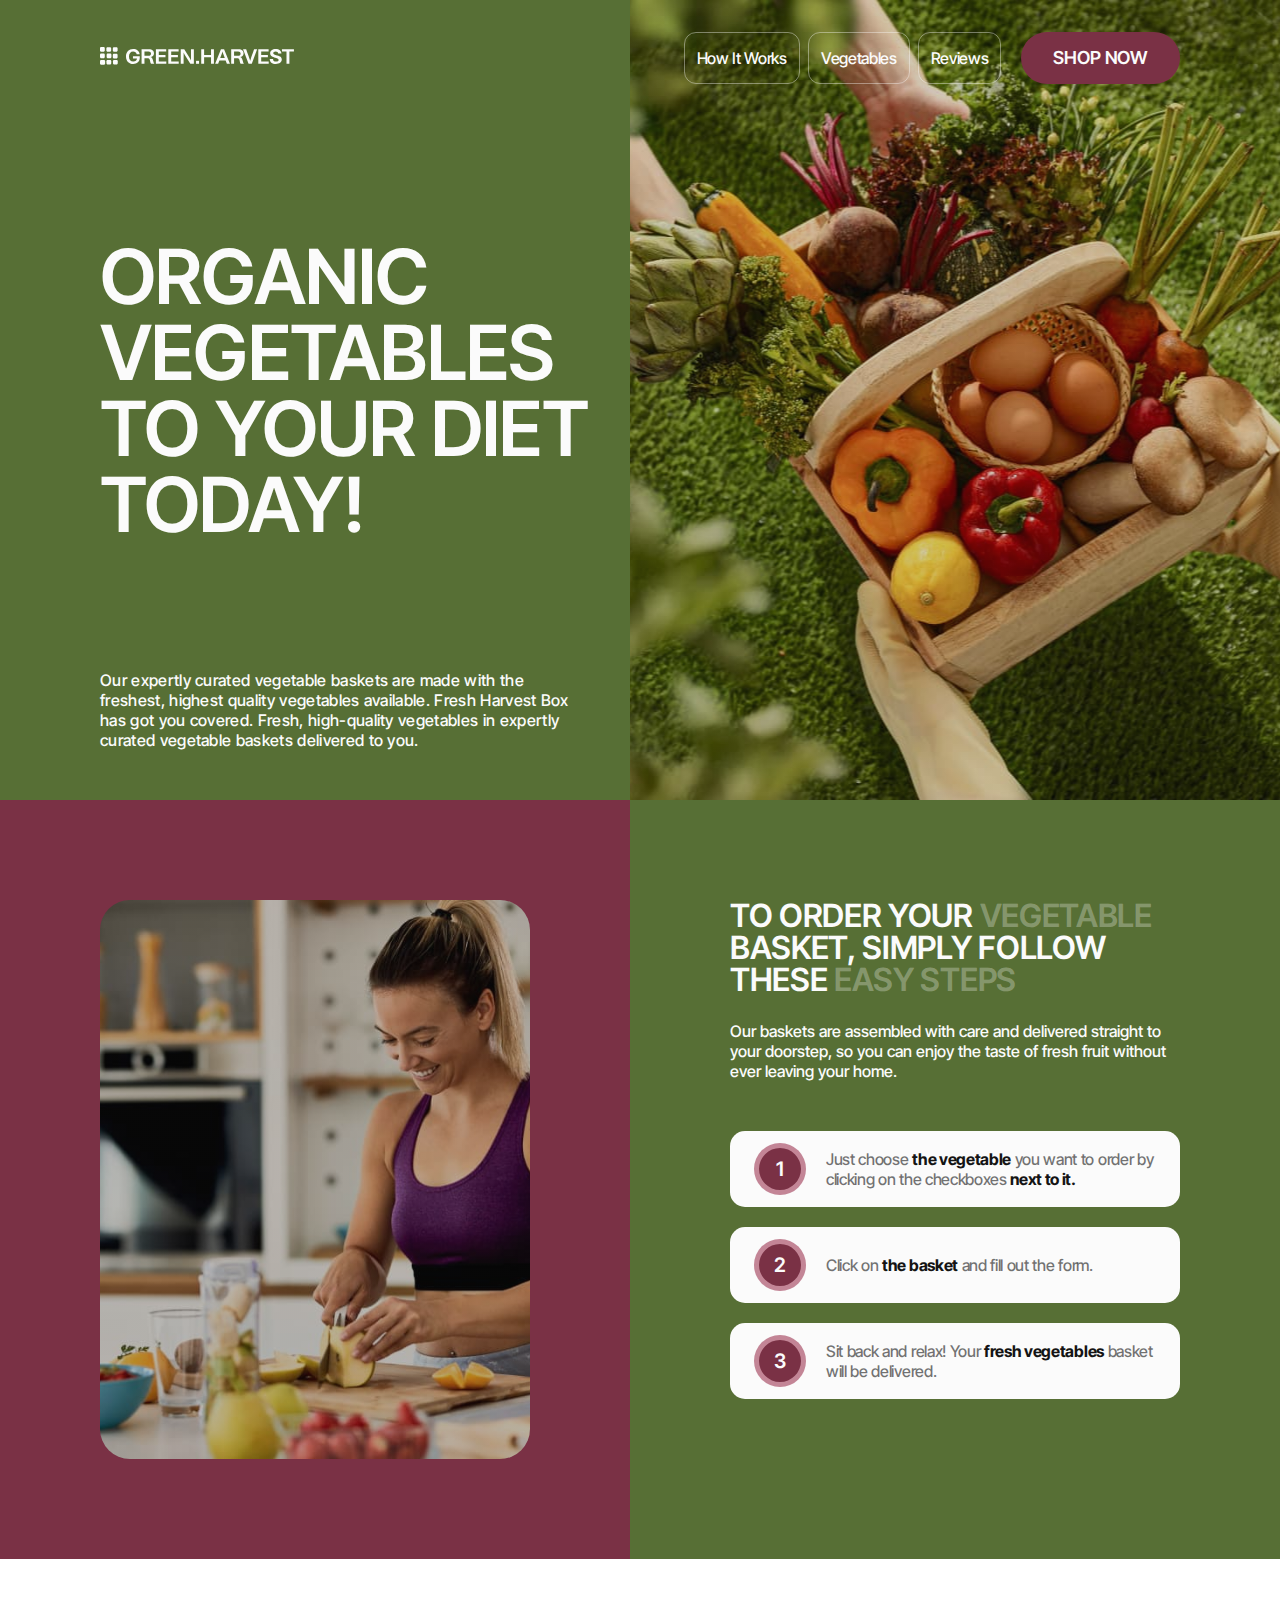
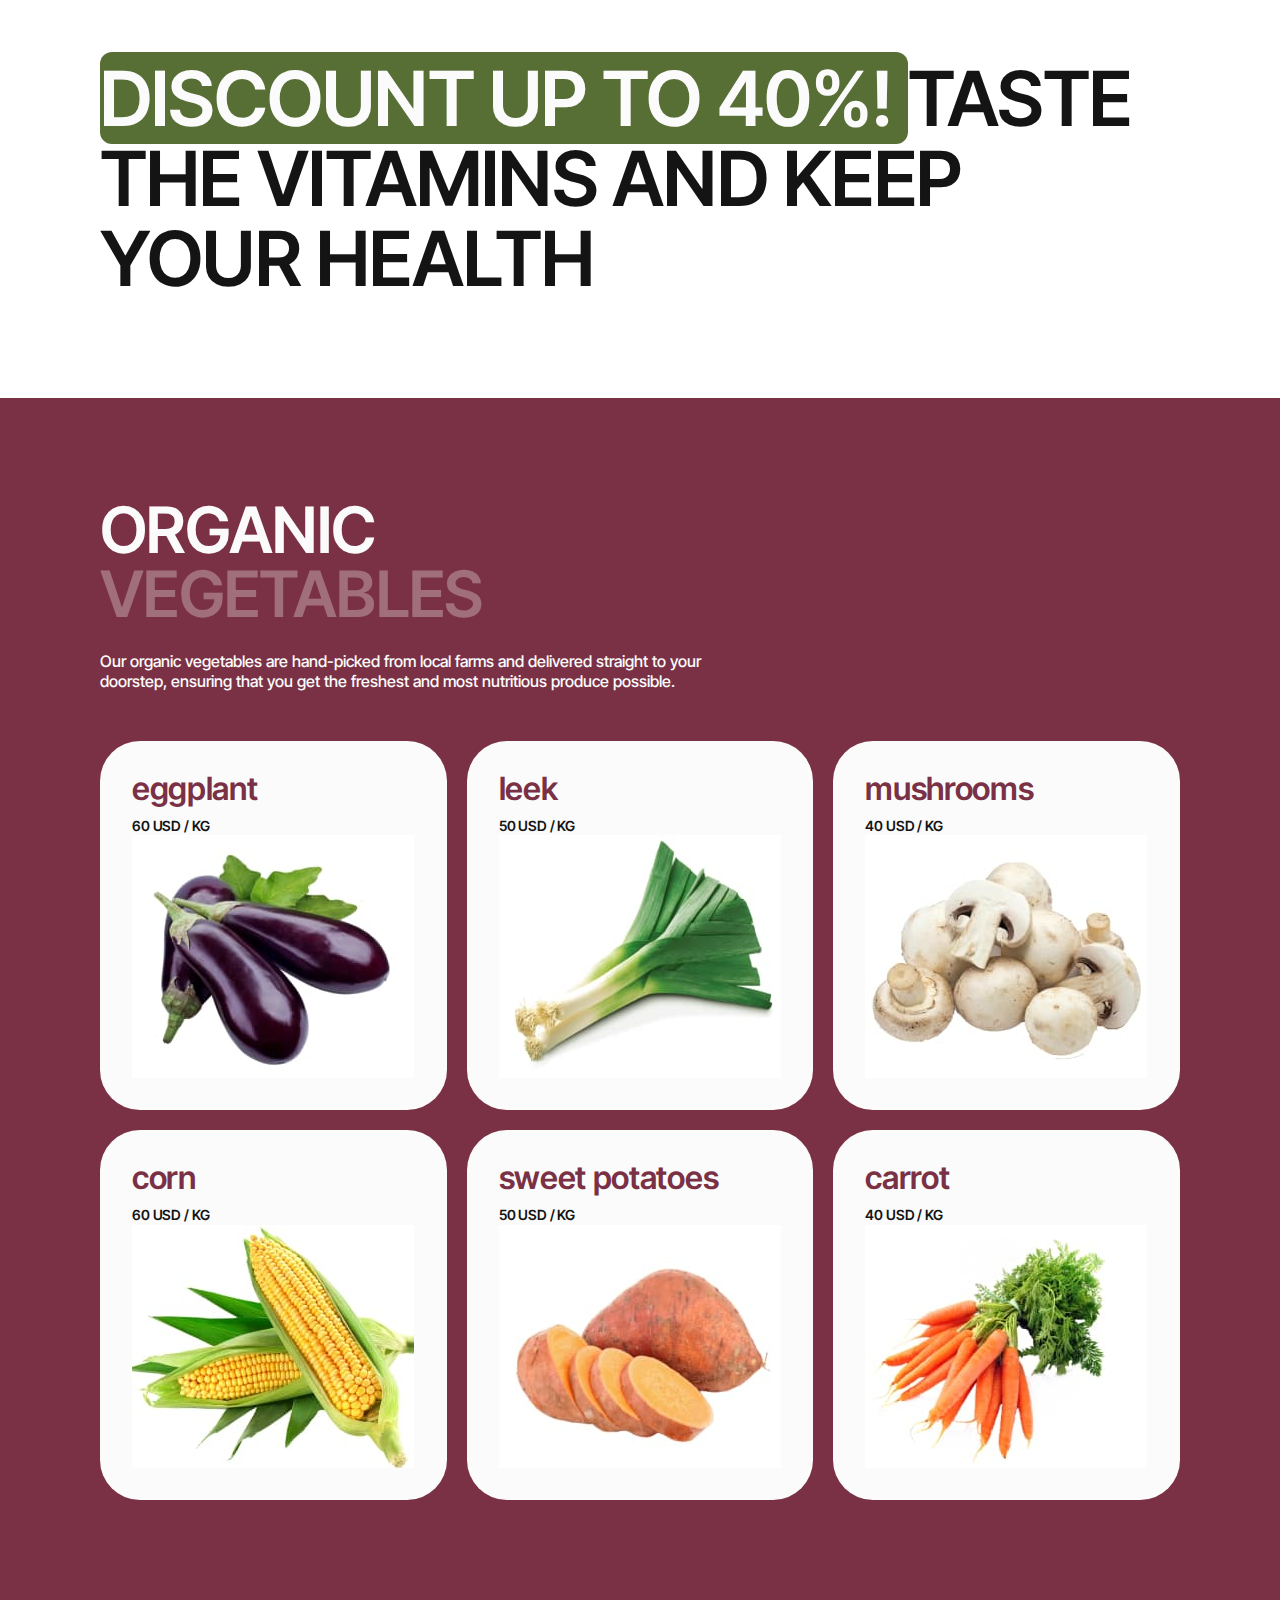
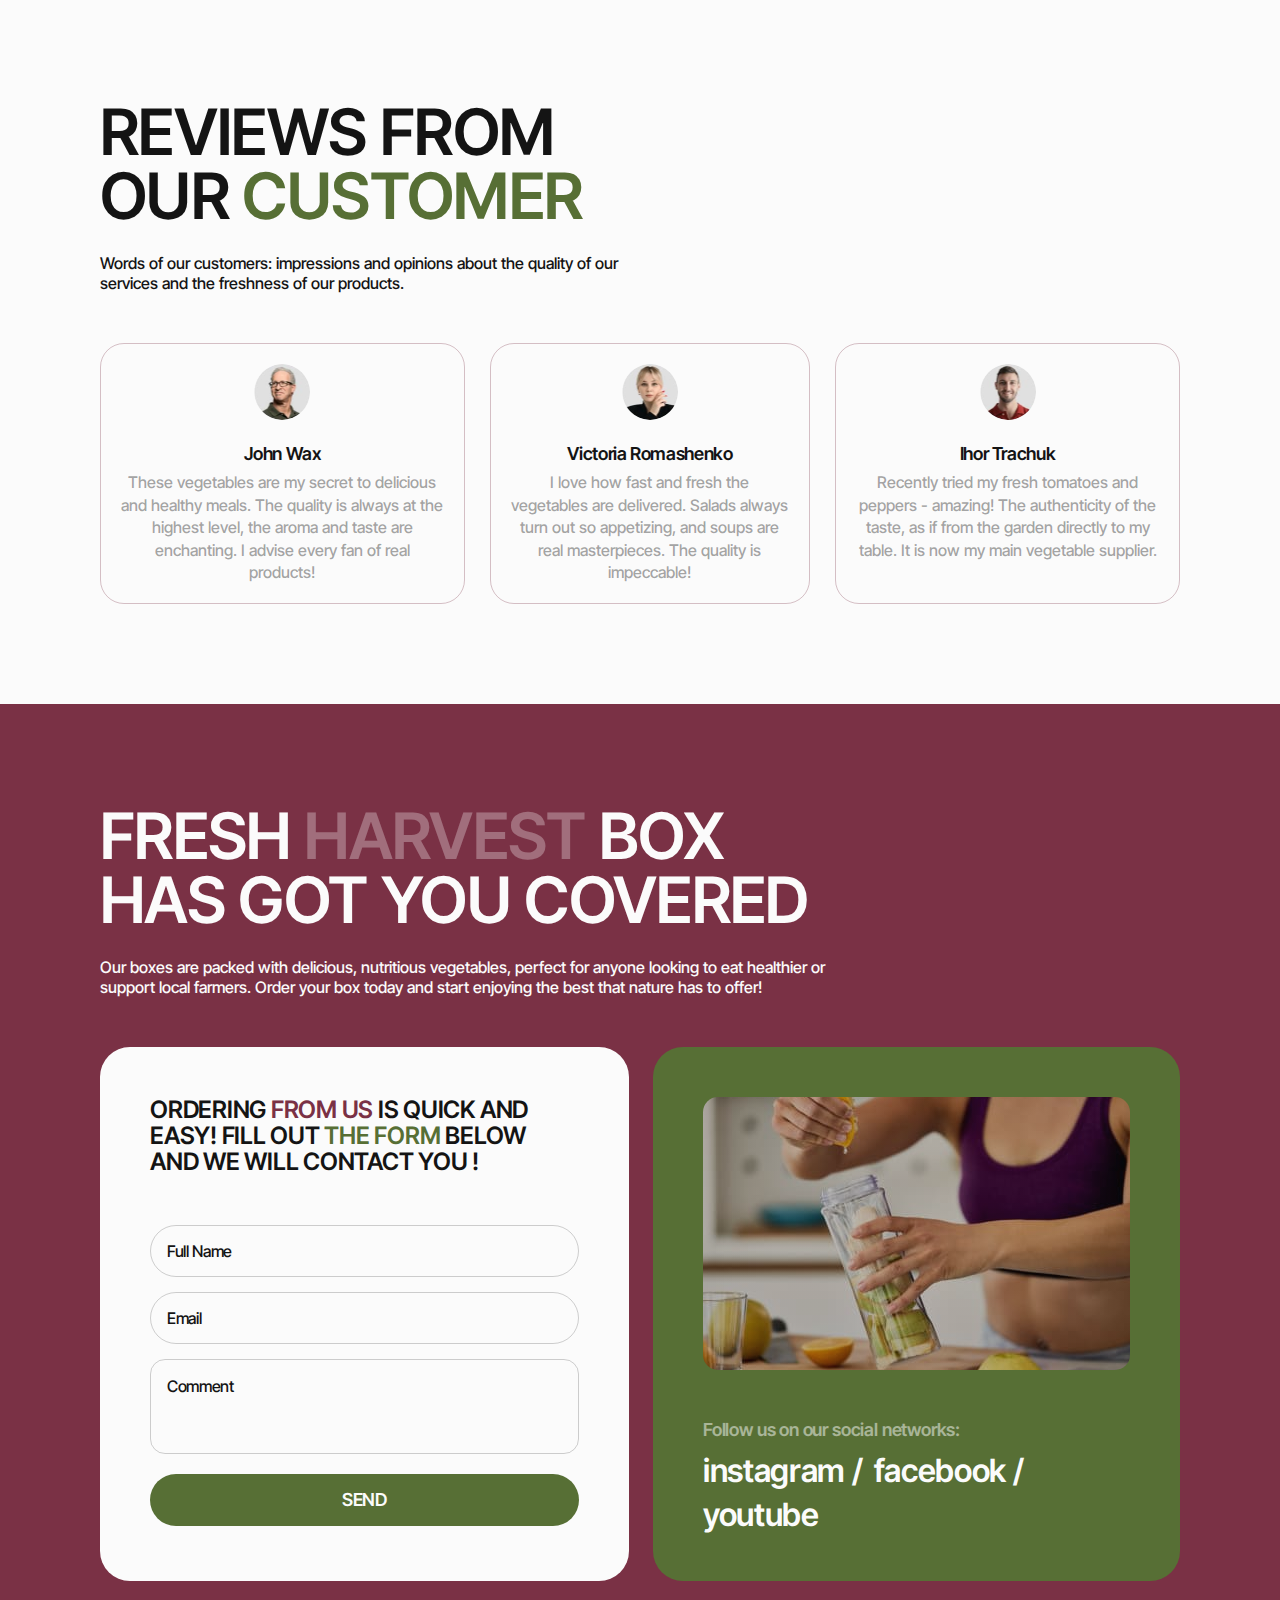
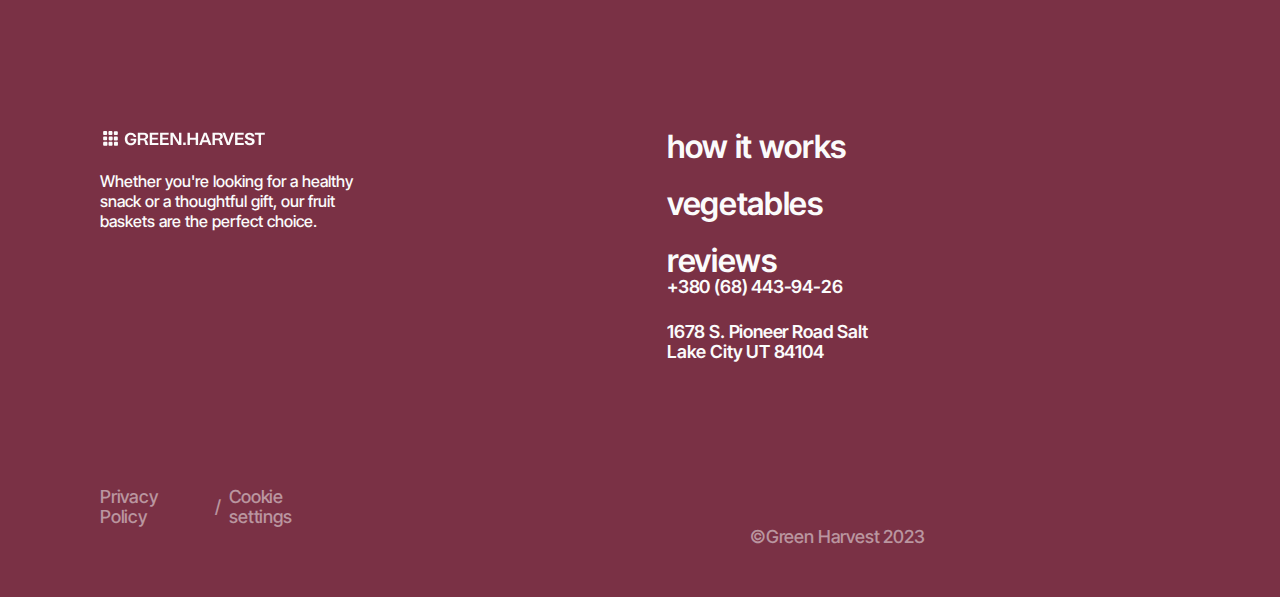
==== commit e2291891: "bitsin artık gece 1" ====
--- a/index.html
+++ b/index.html
@@ -95,13 +95,13 @@
             </button>
             <ul class="nav-list">
               <li class="nav-list-item">
-                <a class="nav-list-link" href="#">How It Works</a>
-              </li>
-              <li class="nav-list-item">
-                <a class="nav-list-link" href="#">Vegetables</a>
-              </li>
-              <li class="nav-list-item">
-                <a class="nav-list-link" href="#">Reviews</a>
+                <a class="nav-list-link" href="#how-it-works">How It Works</a>
+              </li>
+              <li class="nav-list-item">
+                <a class="nav-list-link" href="#vegetables">Vegetables</a>
+              </li>
+              <li class="nav-list-item">
+                <a class="nav-list-link" href="#reviews">Reviews</a>
               </li>
             </ul>
             <button class="shop-button close-item" type="button">
@@ -114,7 +114,7 @@
 
     <!-- ------------------------- HOW İTS WORK ALANI ----------------- -->
 
-    <section class="how-it-works">
+    <section id="how-it-works" class="how-it-works">
       <div class="container">
         <div class="how-it-works-wrapper">
           <div class="how-it-works-left">
@@ -166,14 +166,14 @@
     <div class="advertisement">
       <div class="container">
         <h3 class="advertisement-title">
-          <span>Discount up to 40%! &nbsp;&nbsp;&nbsp;&nbsp;&nbsp;&nbsp;&nbsp;&nbsp;&nbsp;&nbsp;&nbsp;&nbsp;</span> Taste the vitamins and keep your
-          health
+          <span class="span-space">Discount up to 40%! </span> Taste the
+          vitamins and keep your health
         </h3>
       </div>
     </div>
 
     <!-- ------------------------- VEGETABLES ALANI ------------------- -->
-    <section class="vegetables">
+    <section id="vegetables" class="vegetables">
       <div class="container vegetables-pad">
         <div class="vegetables-header">
           <h2 class="vegetables-title">organic <span>vegetables</span></h2>
@@ -243,7 +243,7 @@
     </section>
 
     <!-- ------------------------- REVİEWS ALANI ---------------------- -->
-    <div class="reviews">
+    <div id="reviews" class="reviews">
       <div class="reviews-wrapper container">
         <div class="reviews-content">
           <h2 class="reviews-title">reviews from our <span>customer</span></h2>
--- a/css/mobile-css/header-hero-mobile.css
+++ b/css/mobile-css/header-hero-mobile.css
@@ -27,4 +27,7 @@
     width: 375px;
     height: 370px;
   }
+  .hamburger-overlay {
+    width: 100%;
+  }
 }
--- a/css/mobile-css/advertisement-mobile.css
+++ b/css/mobile-css/advertisement-mobile.css
@@ -7,4 +7,7 @@
     line-height: 104%;
     padding: 80px 10px;
   }
+  .span-space {
+    display: block;
+  }
 }
--- a/css/tablet-css/reviews-tablet.css
+++ b/css/tablet-css/reviews-tablet.css
@@ -6,7 +6,10 @@
     margin-bottom: 50px;
   }
 
-  .customer-block:nth-child(3){
+  .customer-block:nth-child(3) {
     display: none;
   }
+  .reviews-wrapper {
+    padding: 100px 32px;
+  }
 }
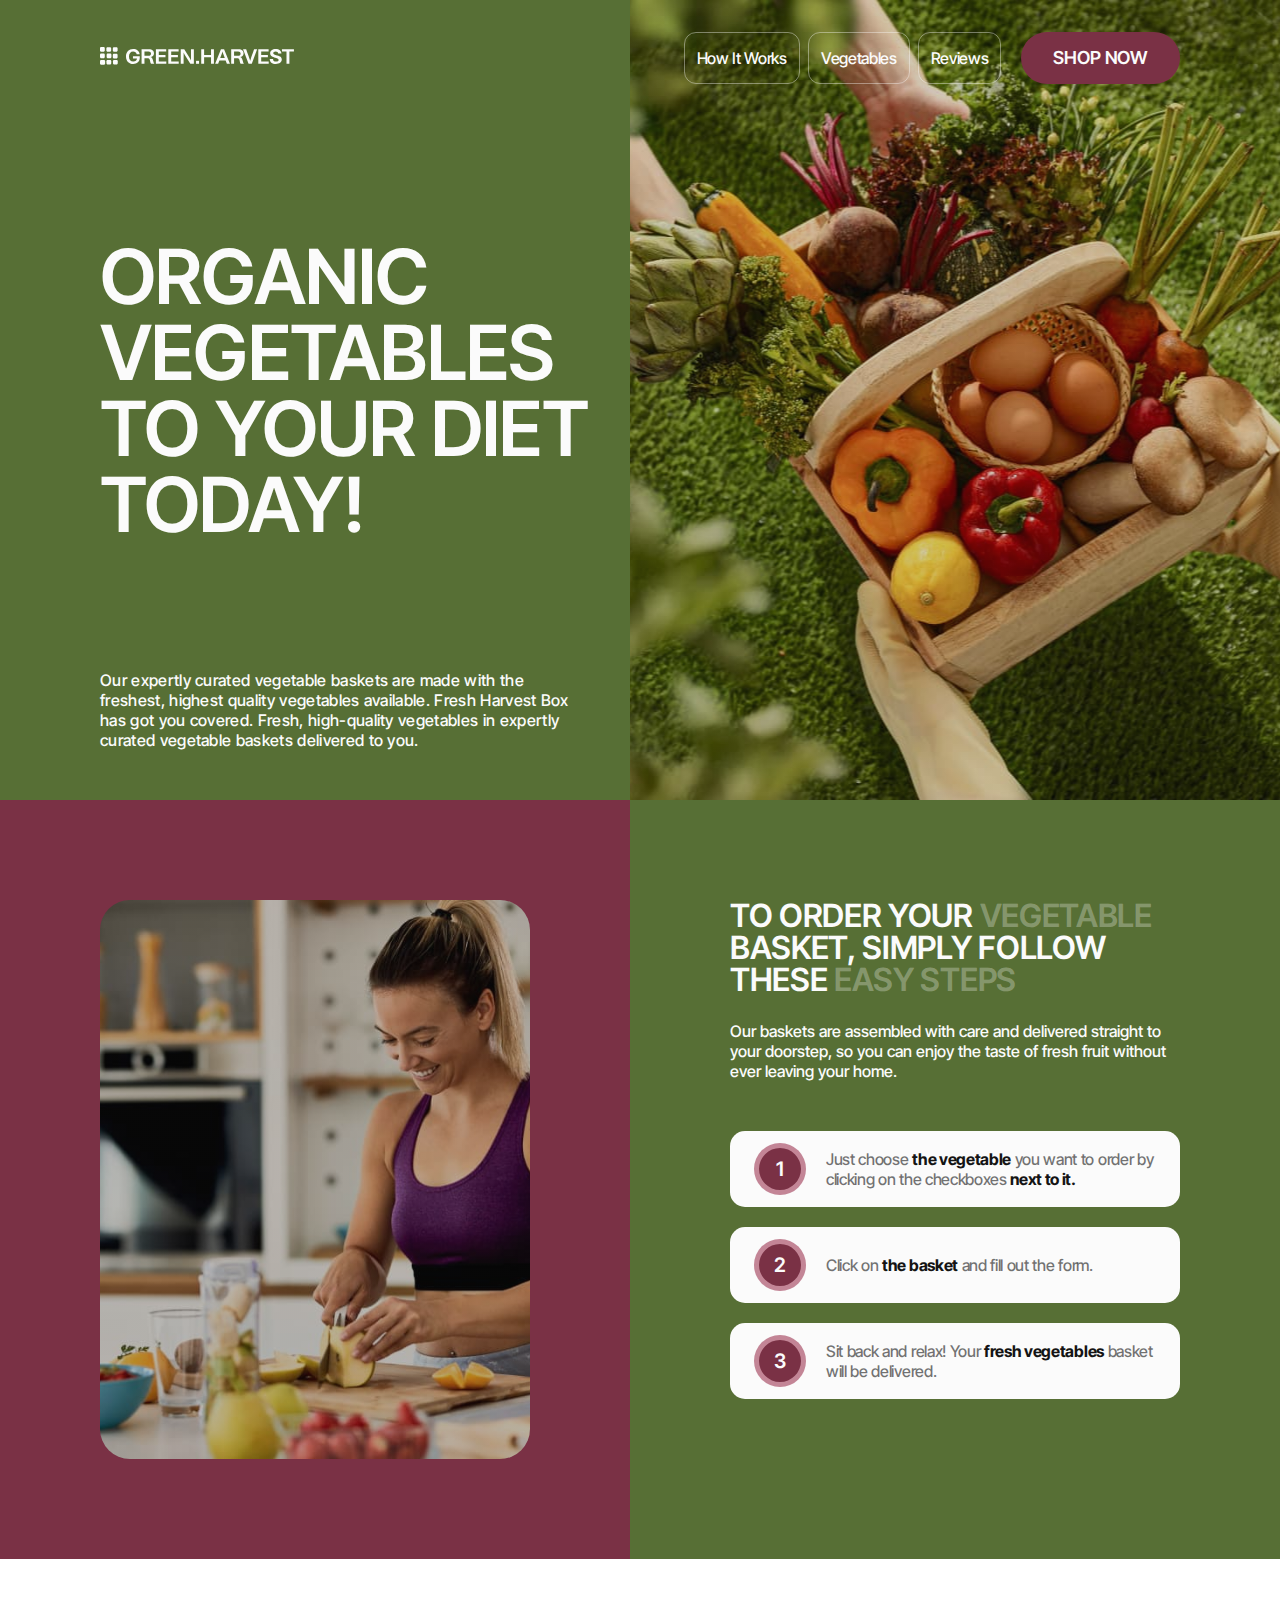
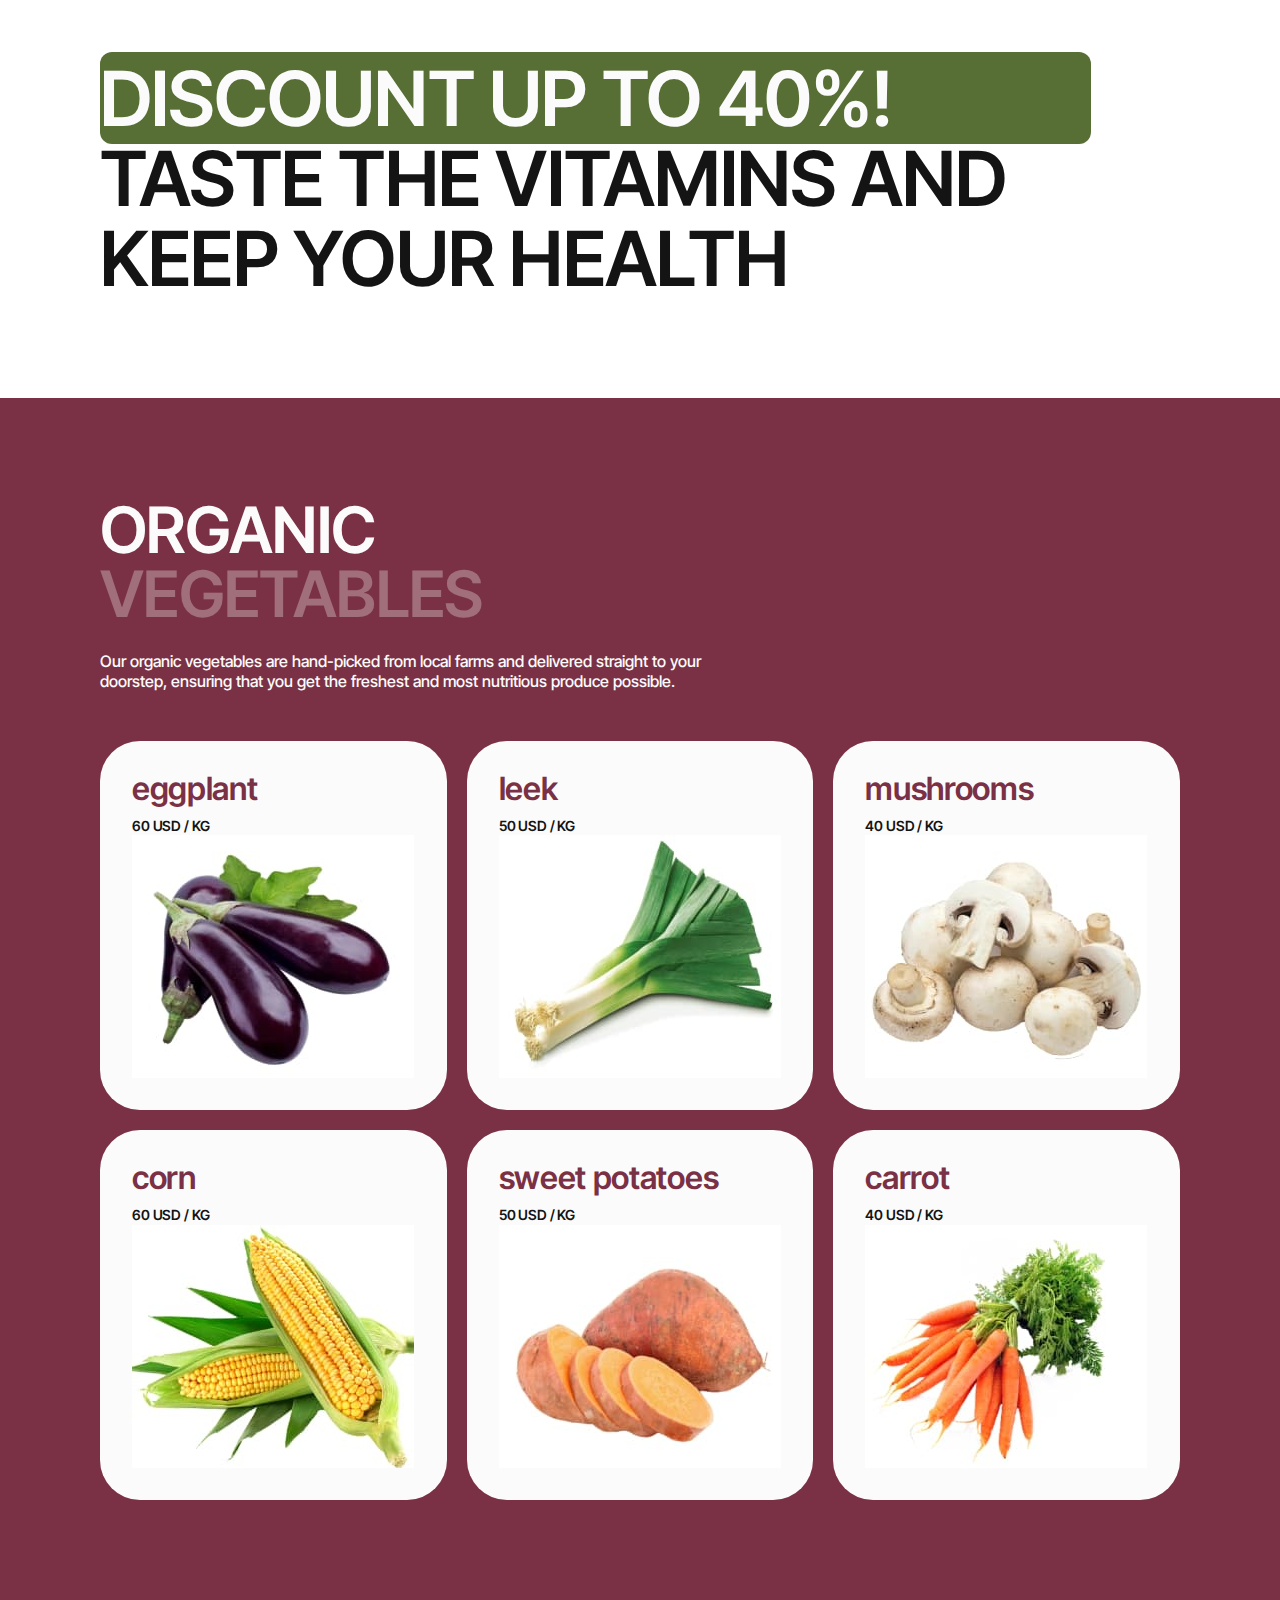
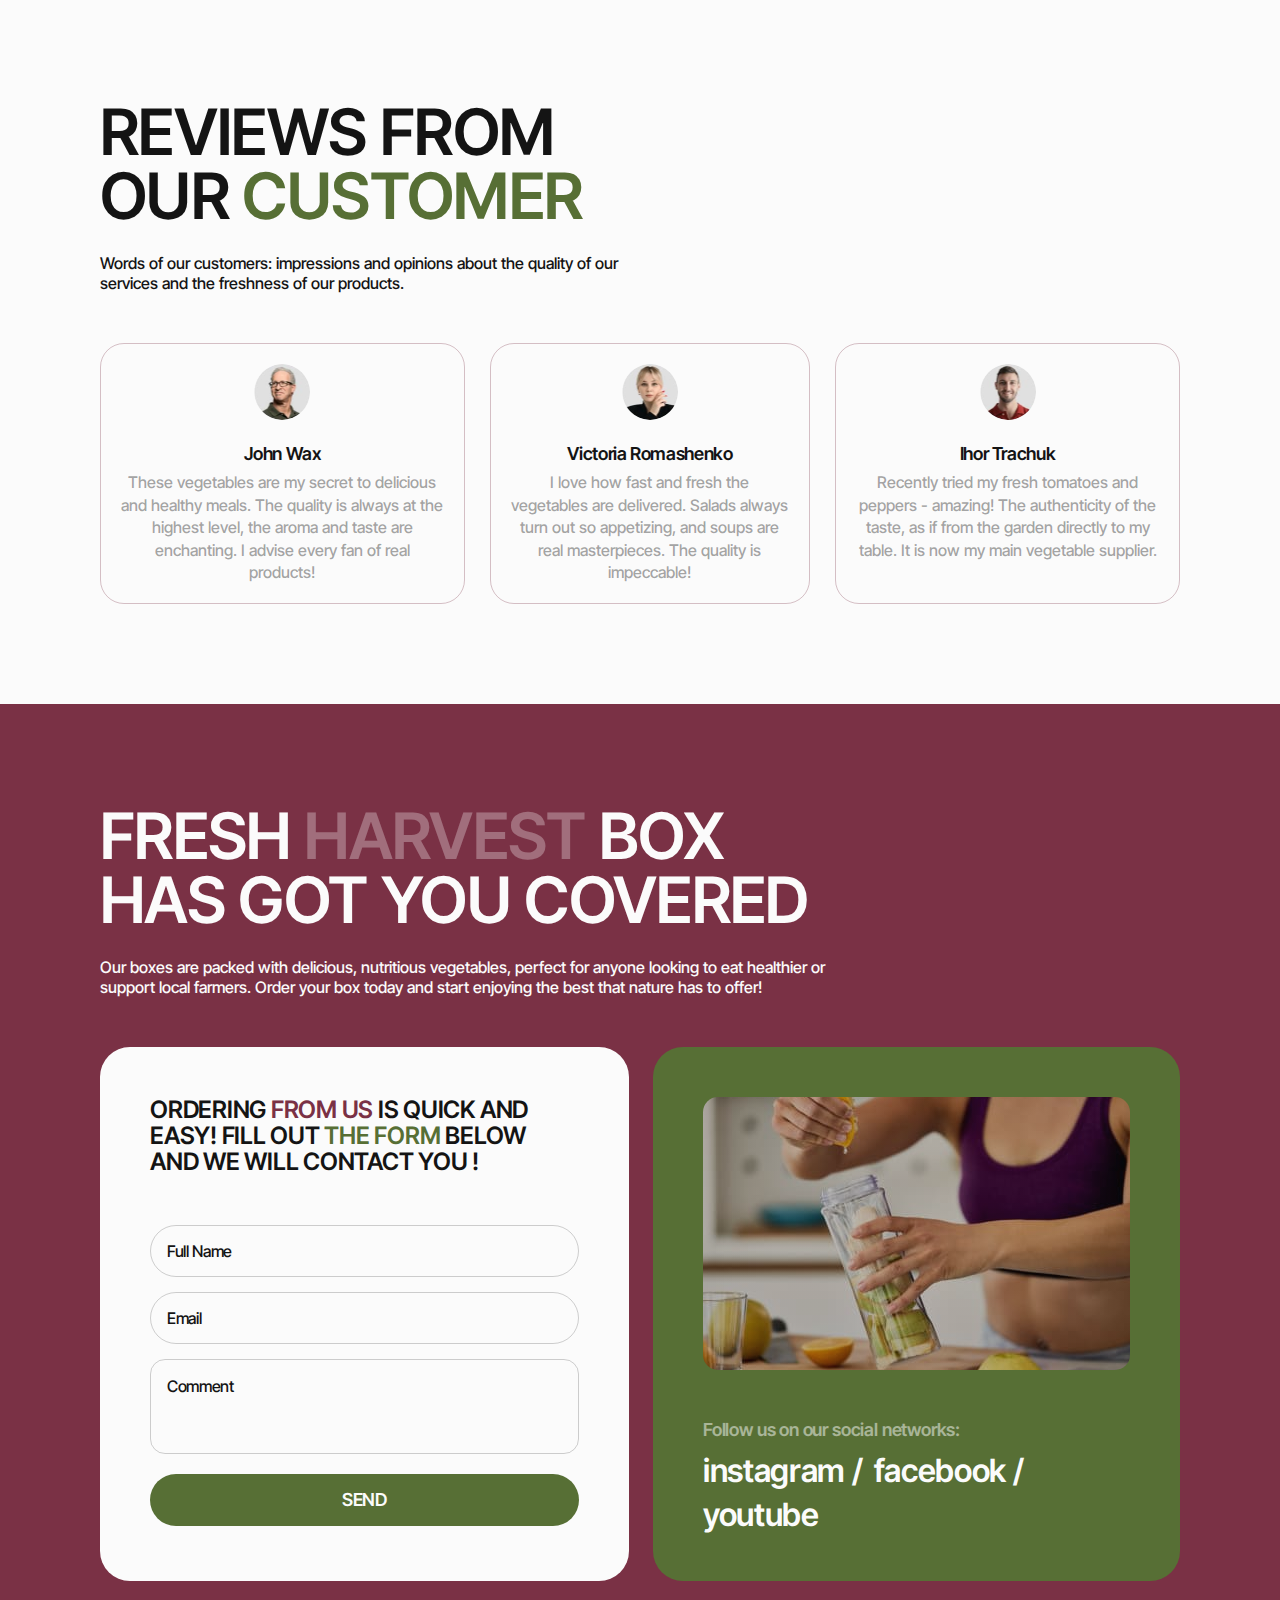
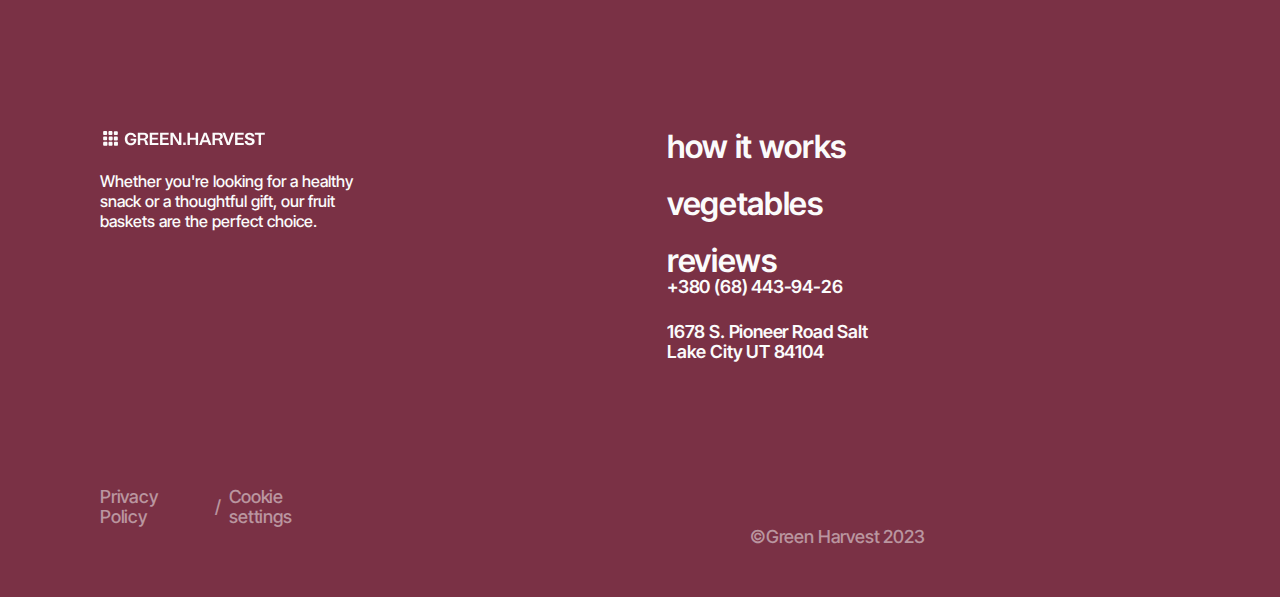
==== commit ce06983f: "Merge pull request #34 from BitkiselYazilim/furkan" ====
--- a/index.html
+++ b/index.html
@@ -57,13 +57,13 @@
           <div class="nav-wrapper">
             <ul class="nav-list">
               <li class="nav-list-item">
-                <a class="nav-list-link" href="#">How It Works</a>
-              </li>
-              <li class="nav-list-item">
-                <a class="nav-list-link" href="#">Vegetables</a>
-              </li>
-              <li class="nav-list-item">
-                <a class="nav-list-link" href="#">Reviews</a>
+                <a class="nav-list-link" href="#how-it-works">How It Works</a>
+              </li>
+              <li class="nav-list-item">
+                <a class="nav-list-link" href="#vegetables">Vegetables</a>
+              </li>
+              <li class="nav-list-item">
+                <a class="nav-list-link" href="#reviews">Reviews</a>
               </li>
             </ul>
             <button class="nav-button" type="button">SHOP NOW</button>
@@ -166,8 +166,8 @@
     <div class="advertisement">
       <div class="container">
         <h3 class="advertisement-title">
-          <span class="span-space">Discount up to 40%! </span> Taste the
-          vitamins and keep your health
+          <span>Discount up to 40%! &nbsp;&nbsp;&nbsp;&nbsp;&nbsp;&nbsp;&nbsp;&nbsp;&nbsp;&nbsp;&nbsp;&nbsp;</span> Taste the vitamins and keep your
+          health
         </h3>
       </div>
     </div>
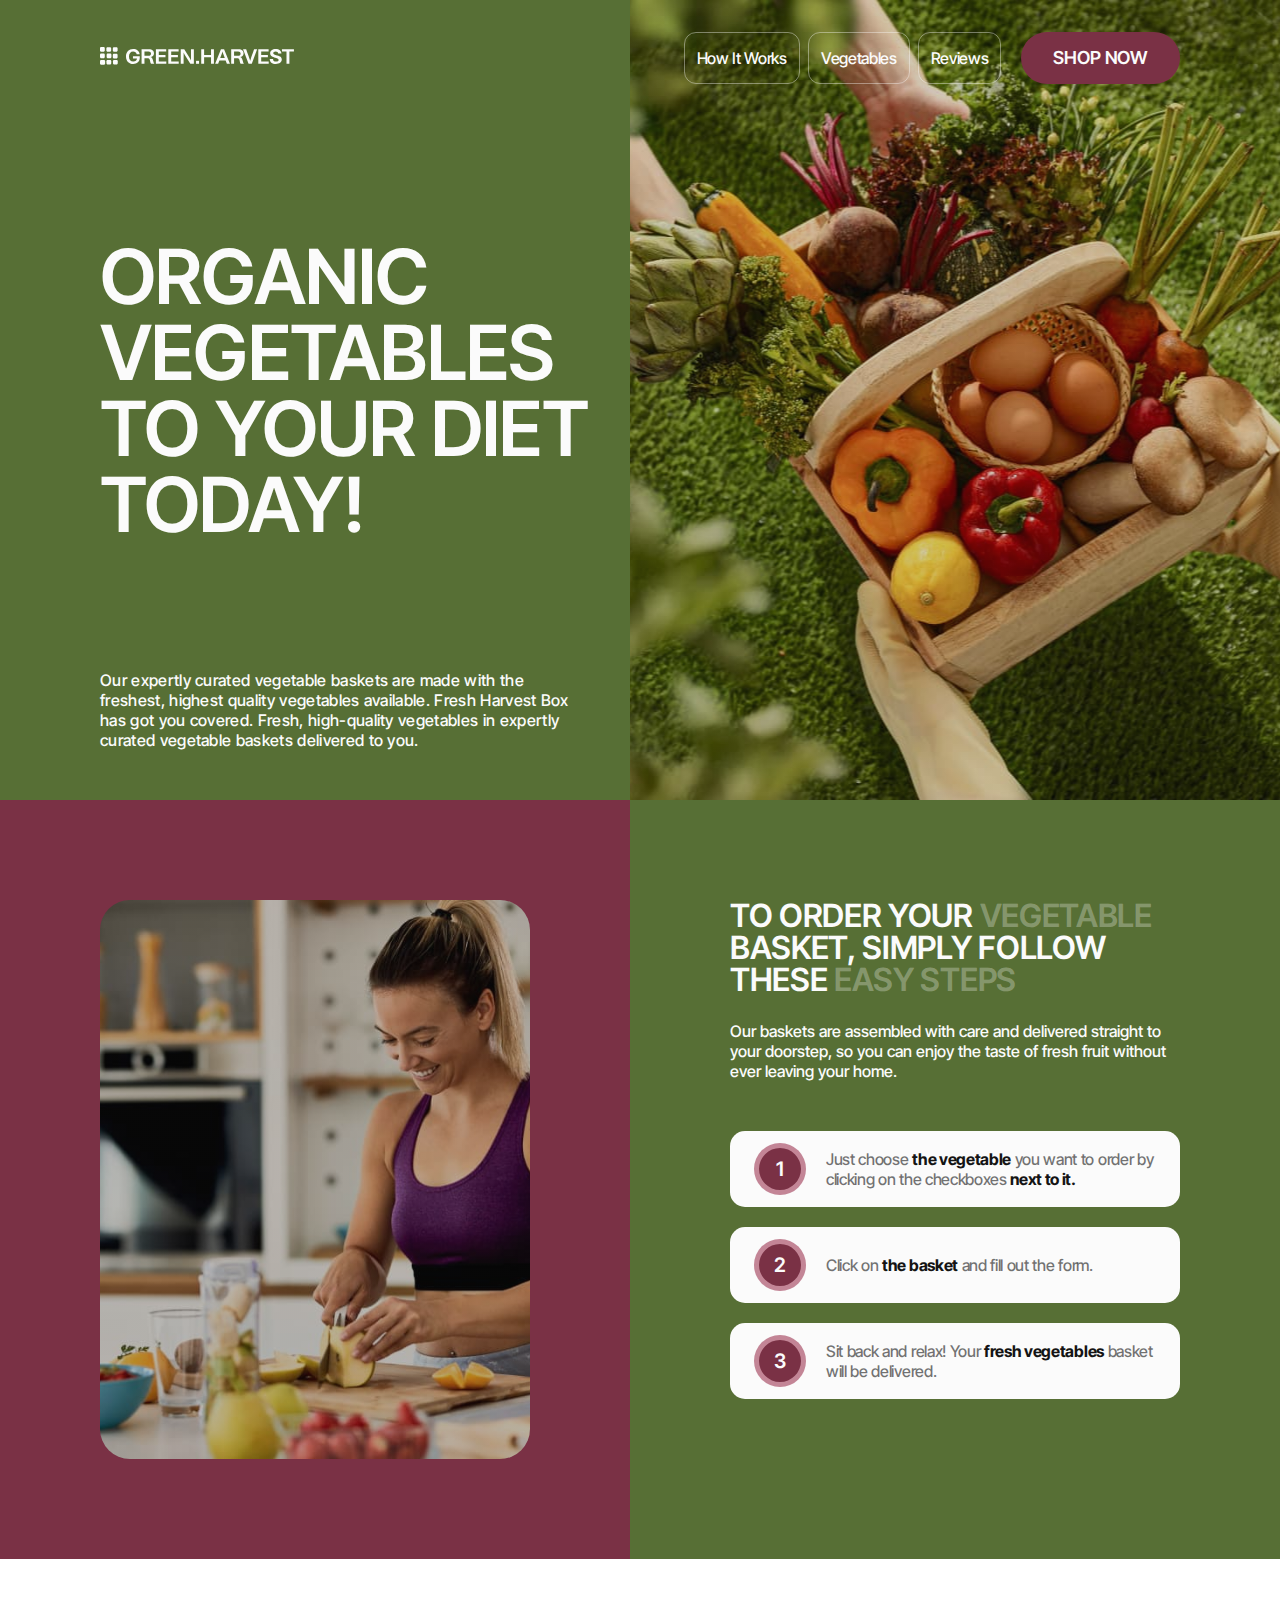
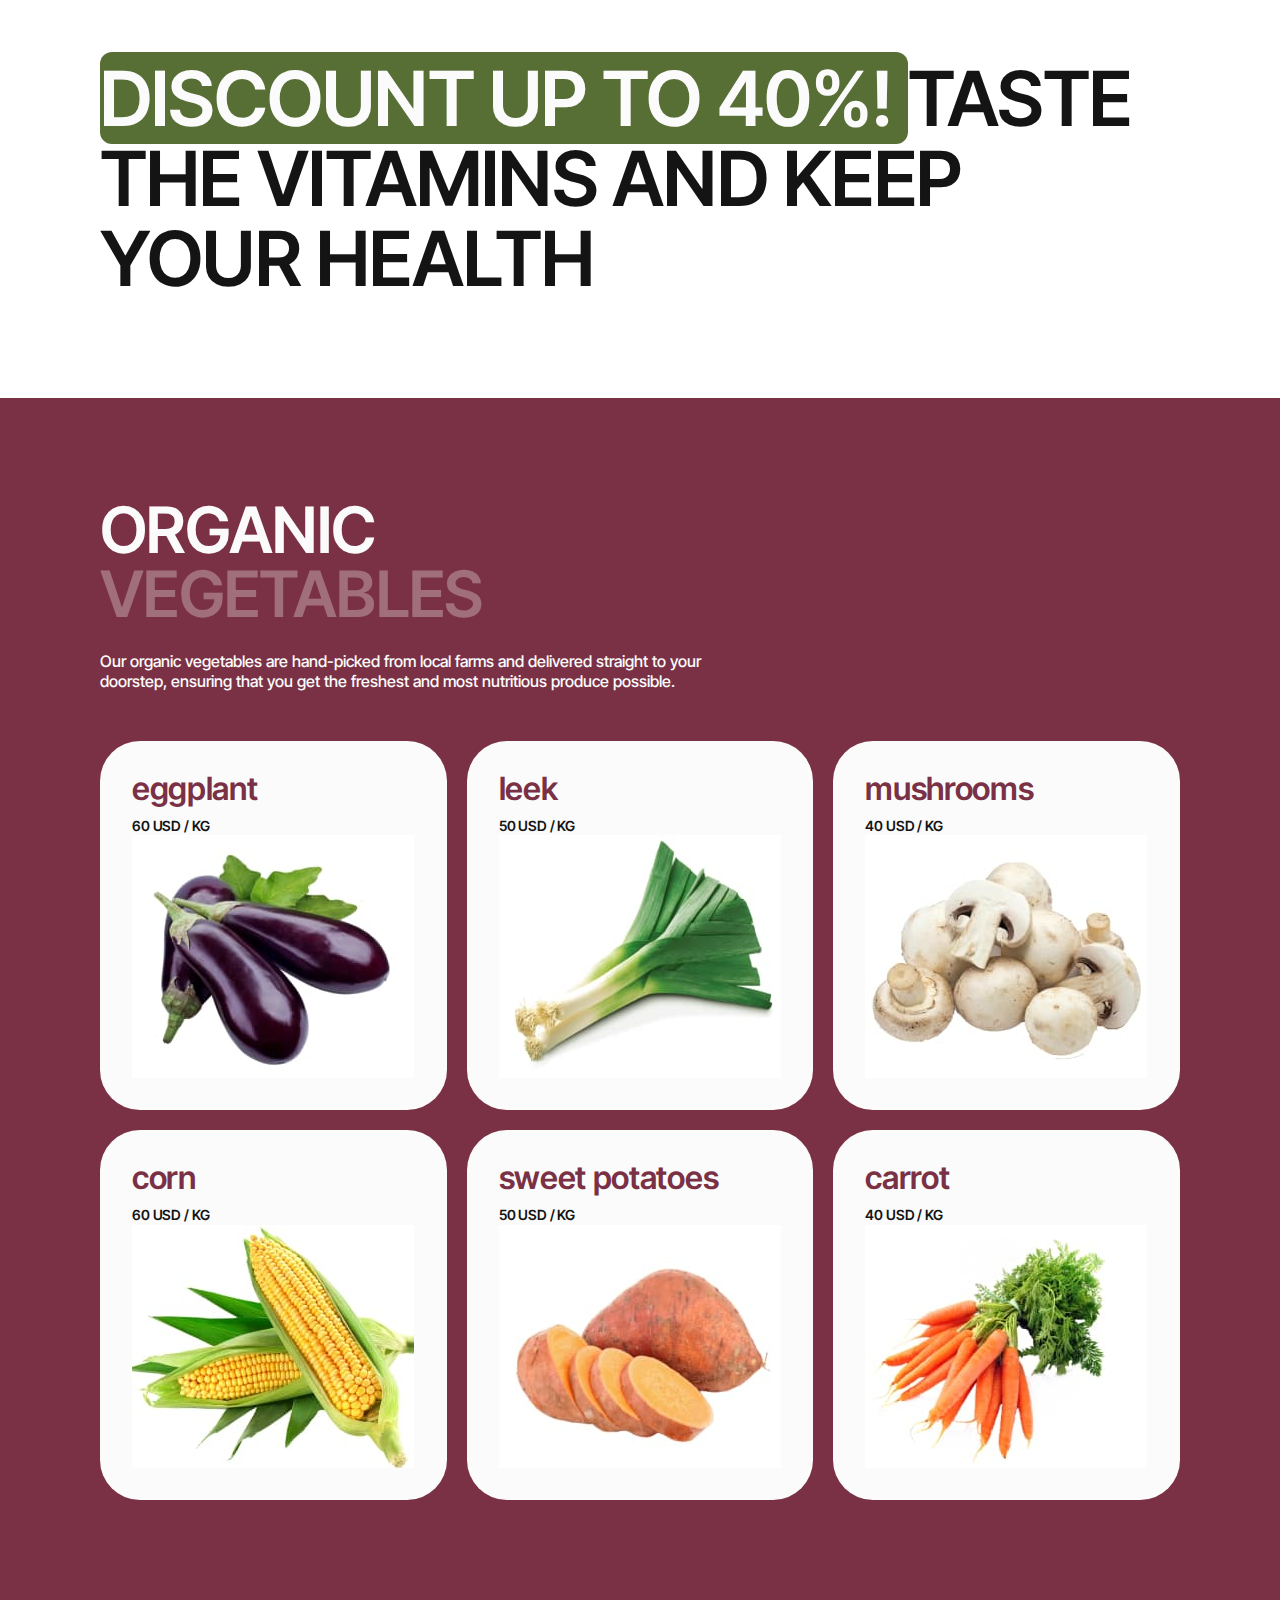
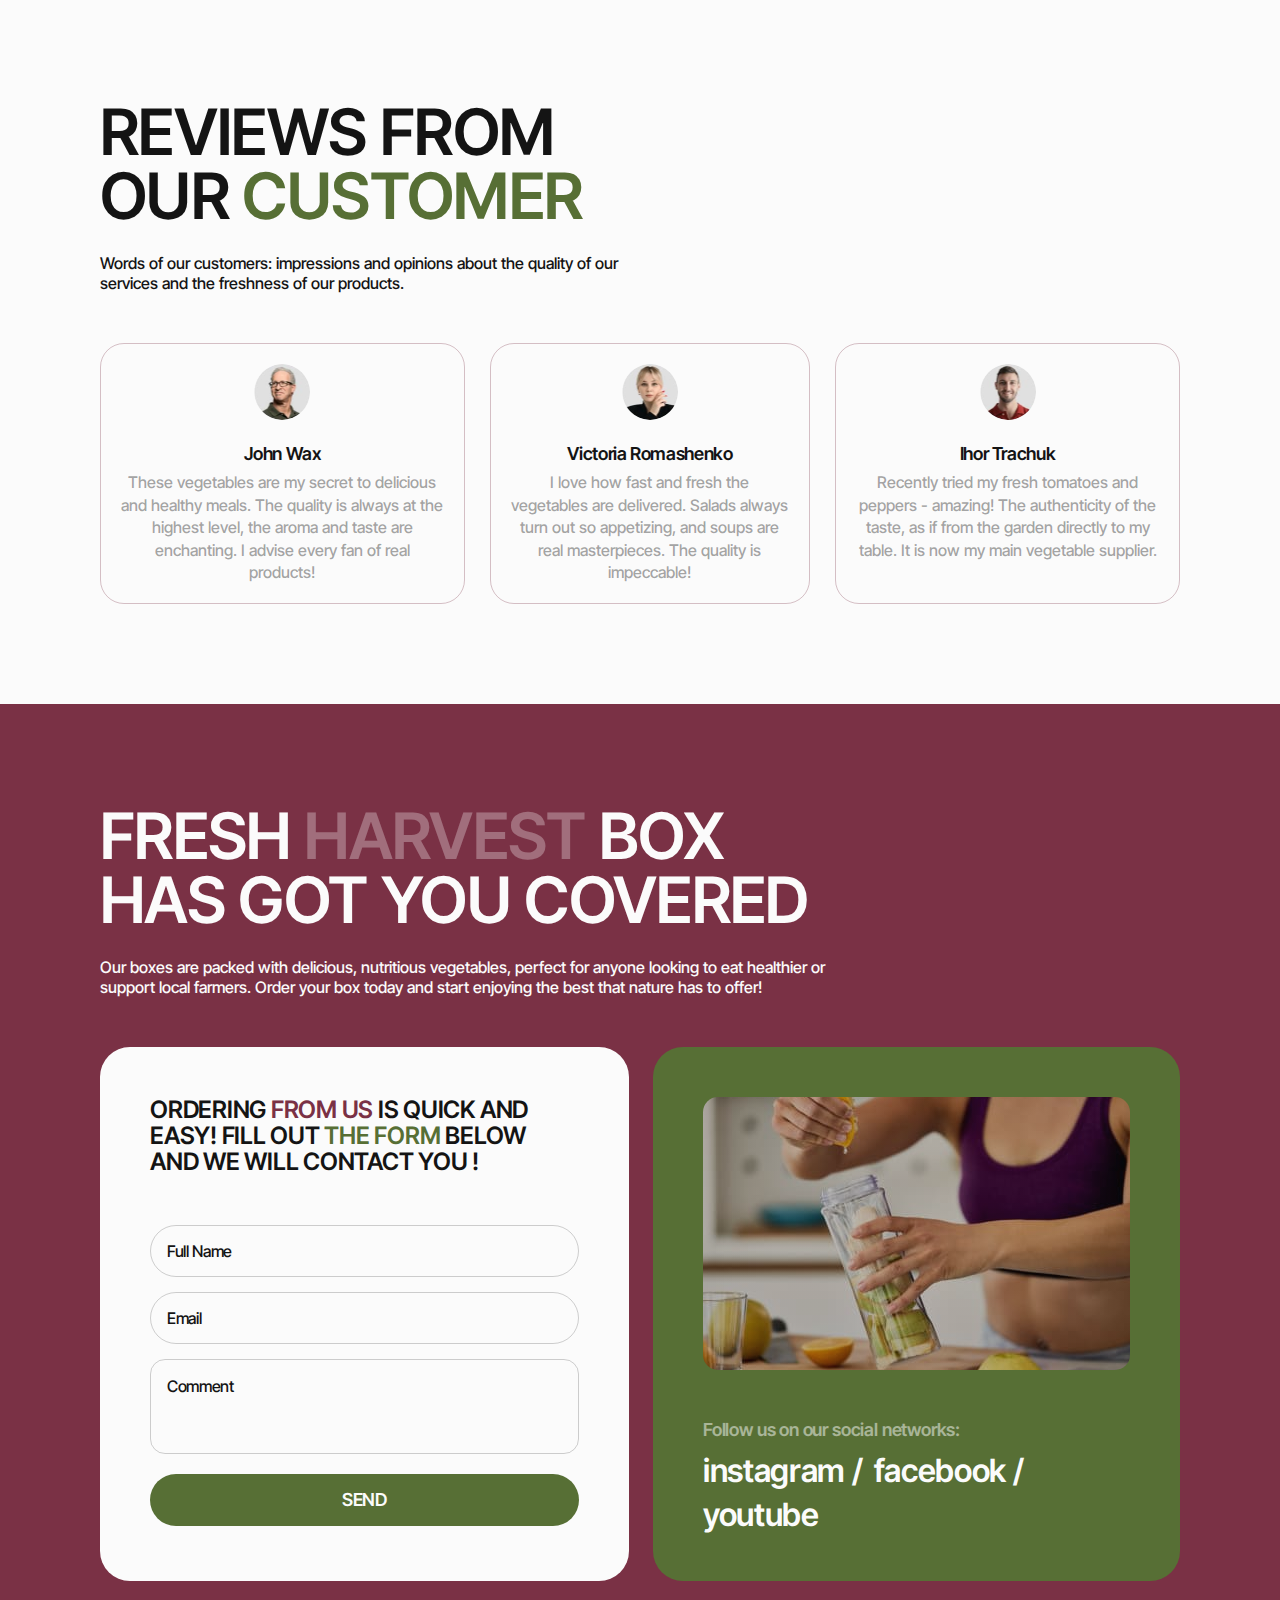
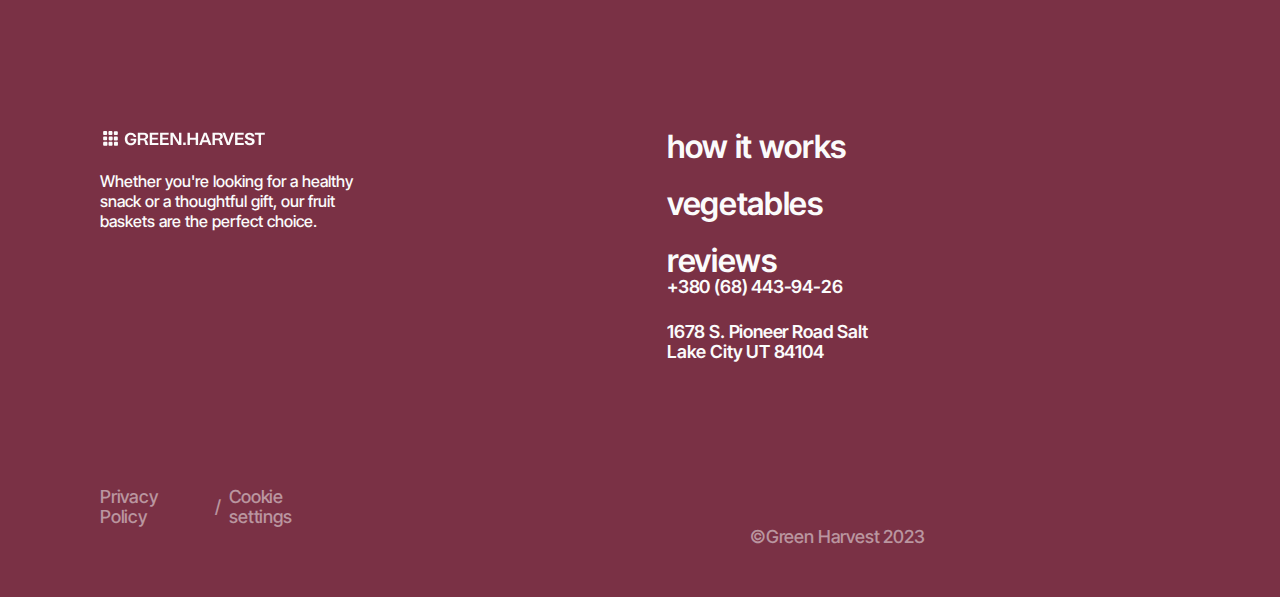
==== commit e182a1a6: "Merge pull request #35 from BitkiselYazilim/caner" ====
--- a/index.html
+++ b/index.html
@@ -166,8 +166,8 @@
     <div class="advertisement">
       <div class="container">
         <h3 class="advertisement-title">
-          <span>Discount up to 40%! &nbsp;&nbsp;&nbsp;&nbsp;&nbsp;&nbsp;&nbsp;&nbsp;&nbsp;&nbsp;&nbsp;&nbsp;</span> Taste the vitamins and keep your
-          health
+          <span class="span-space">Discount up to 40%! </span> Taste the
+          vitamins and keep your health
         </h3>
       </div>
     </div>
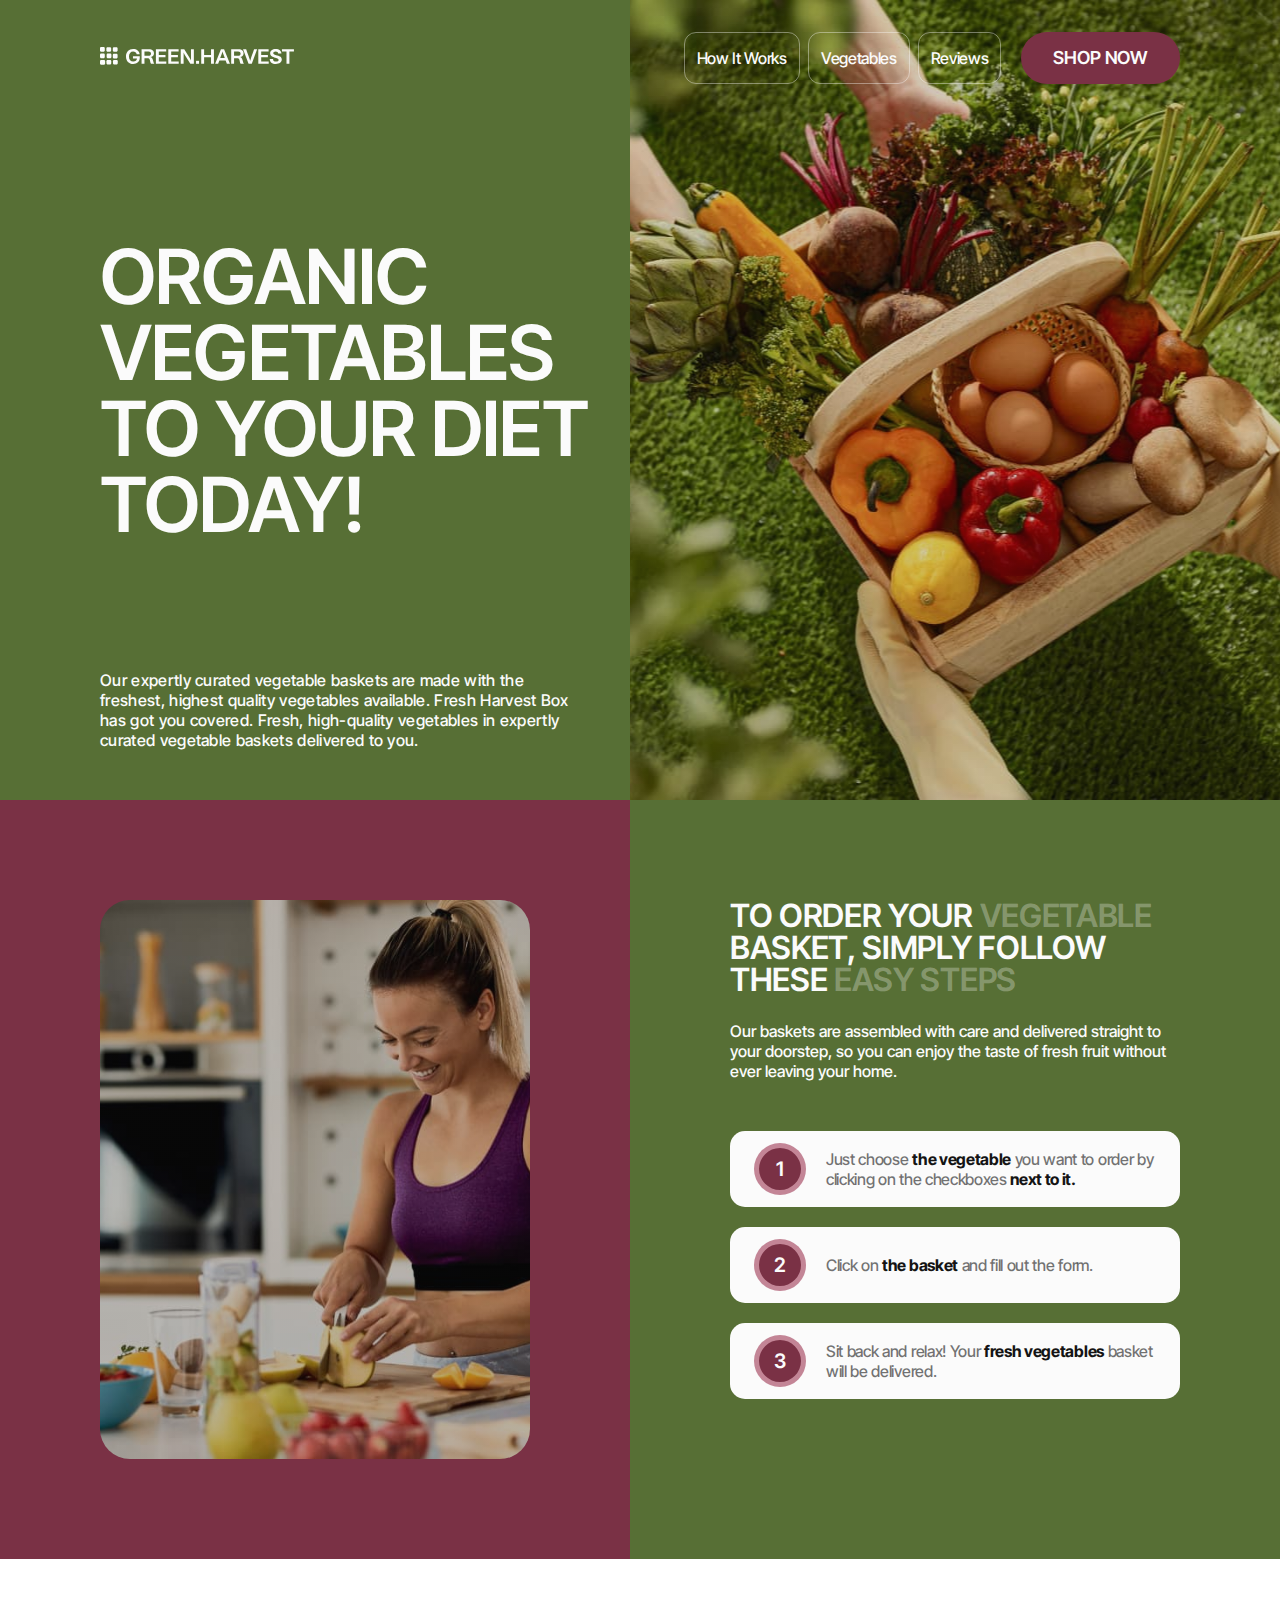
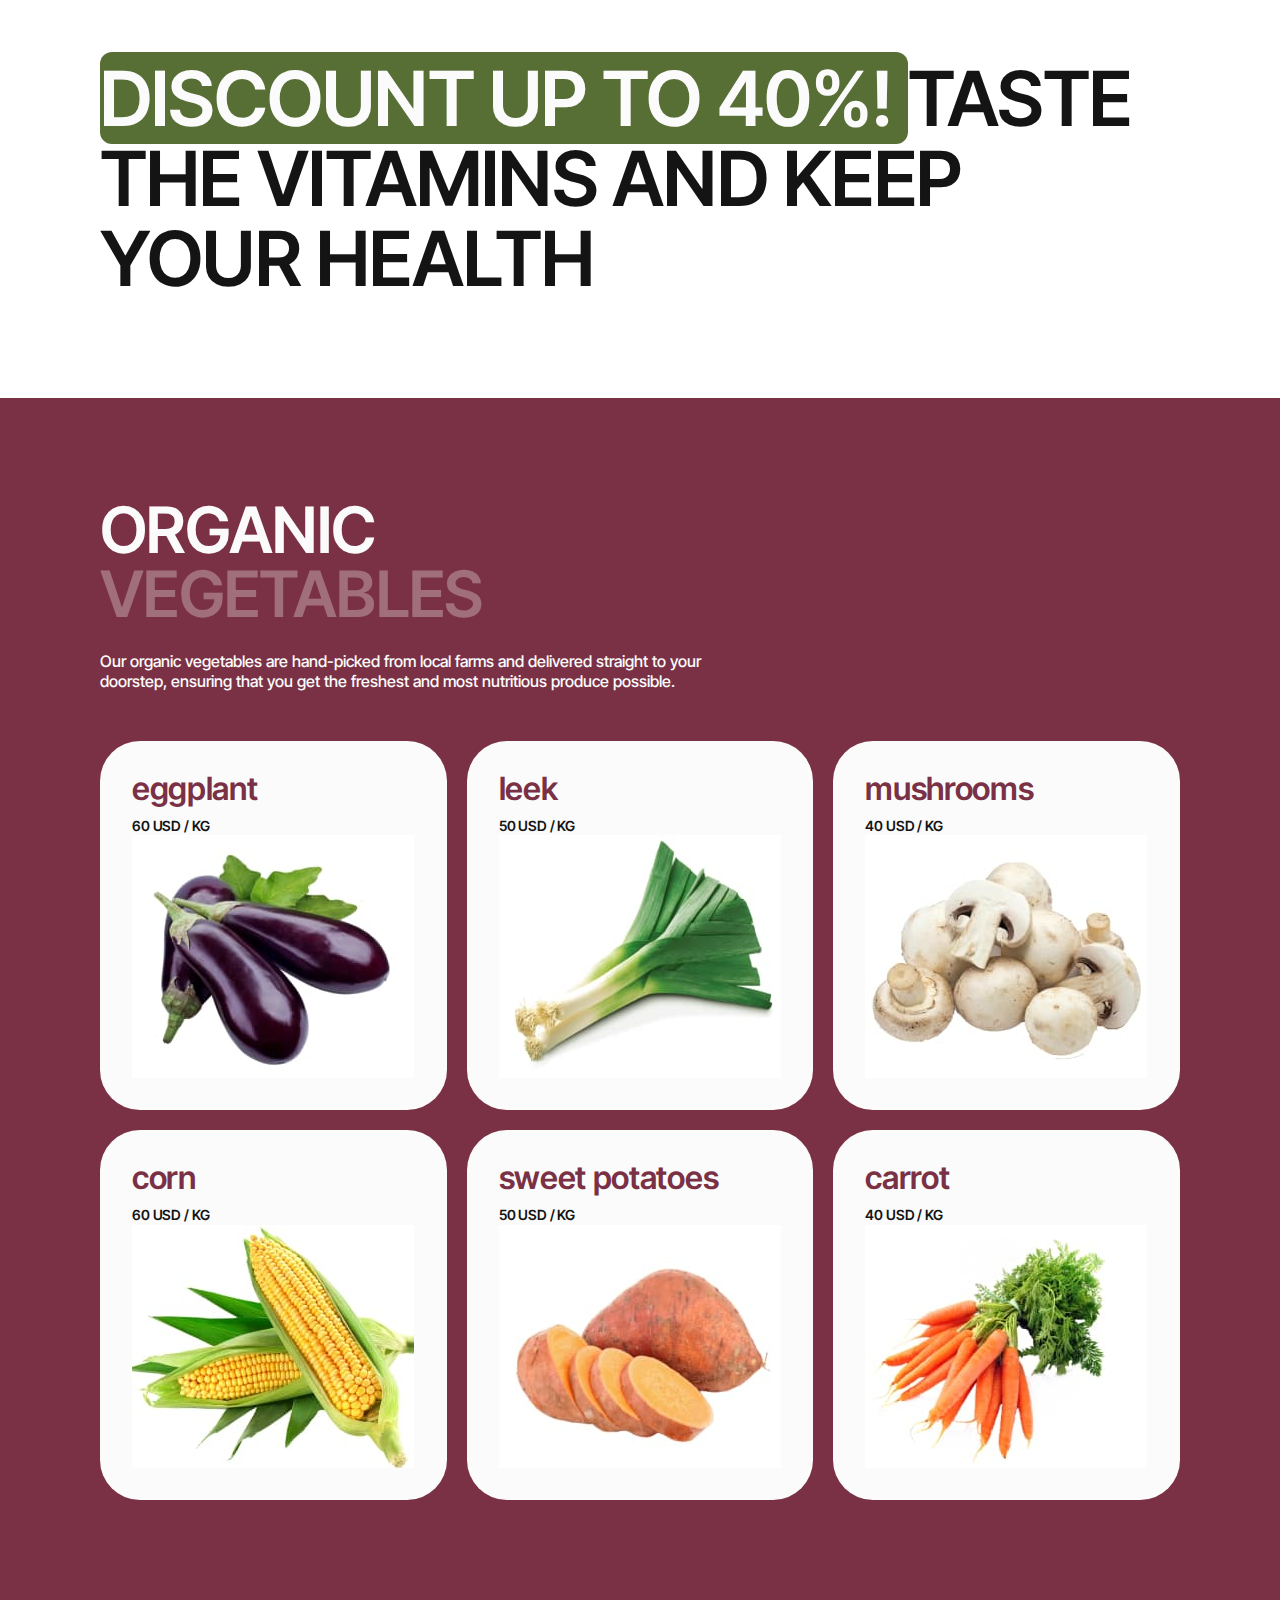
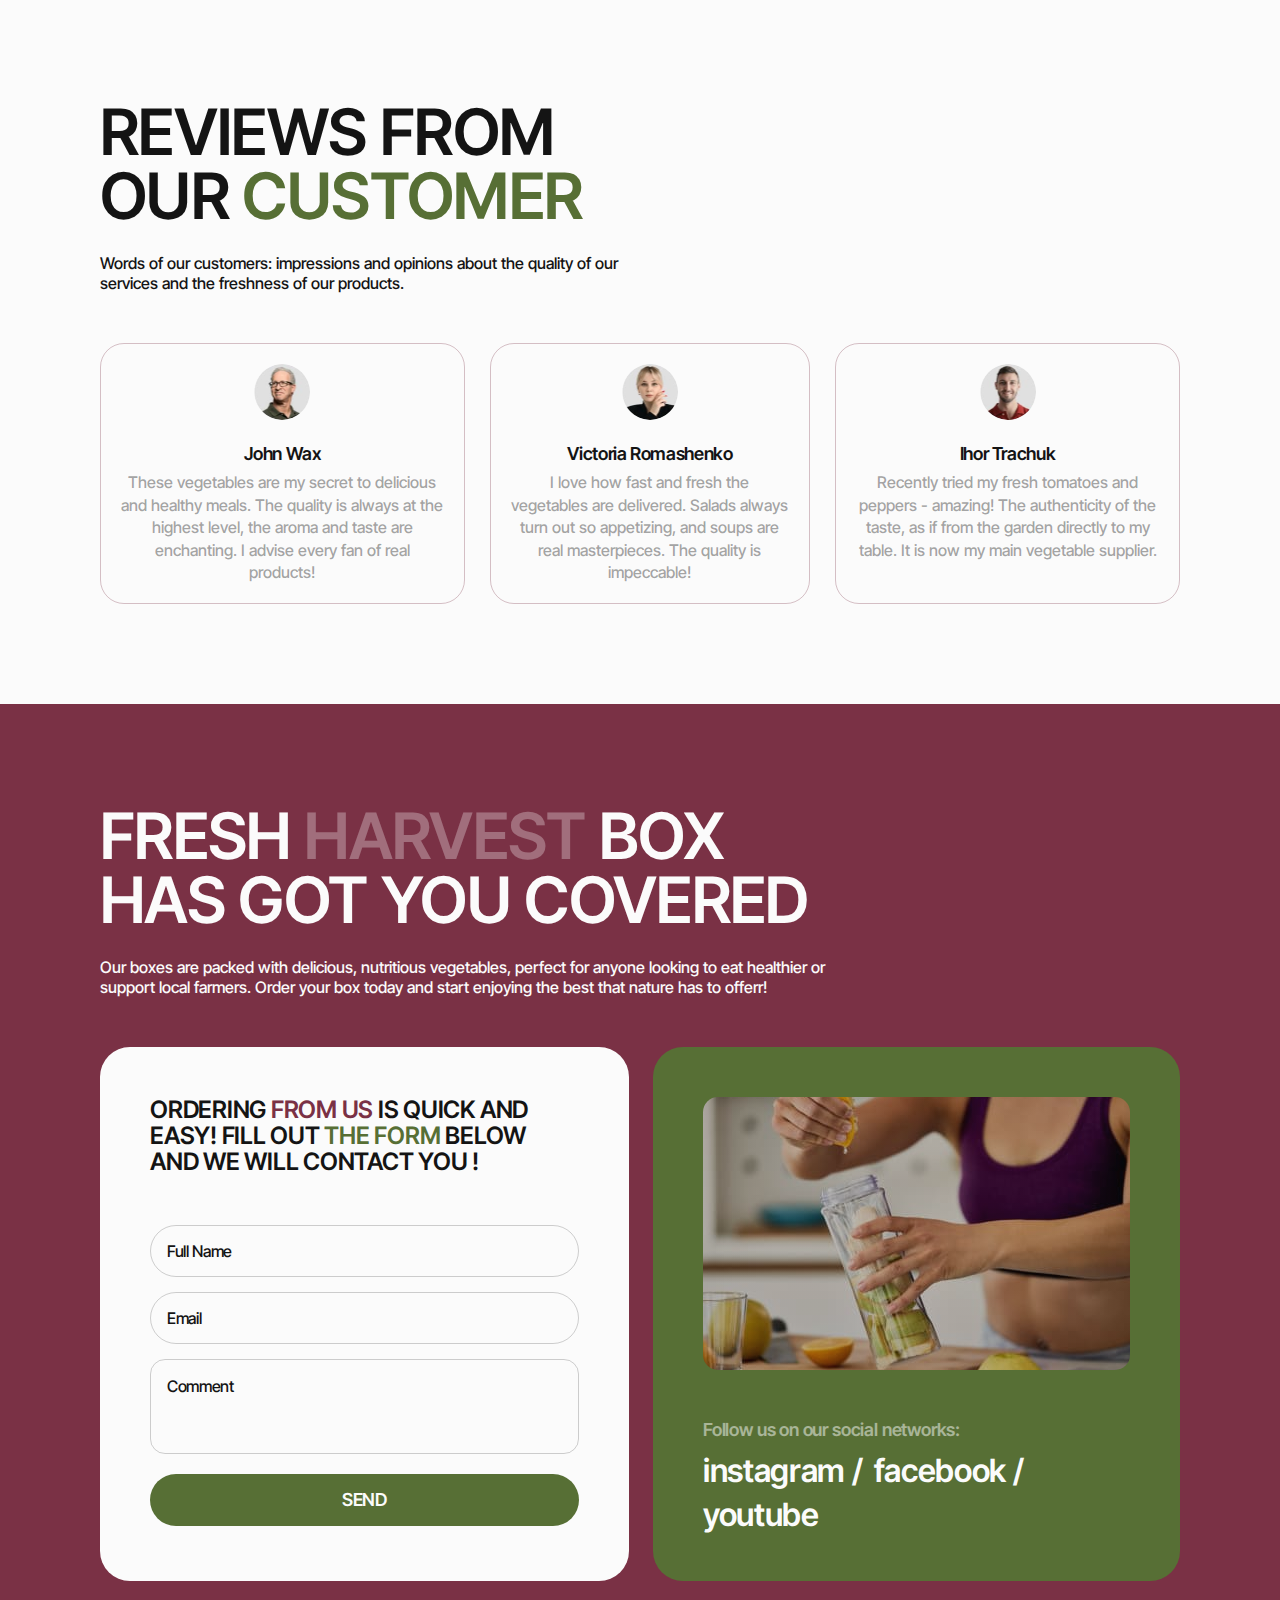
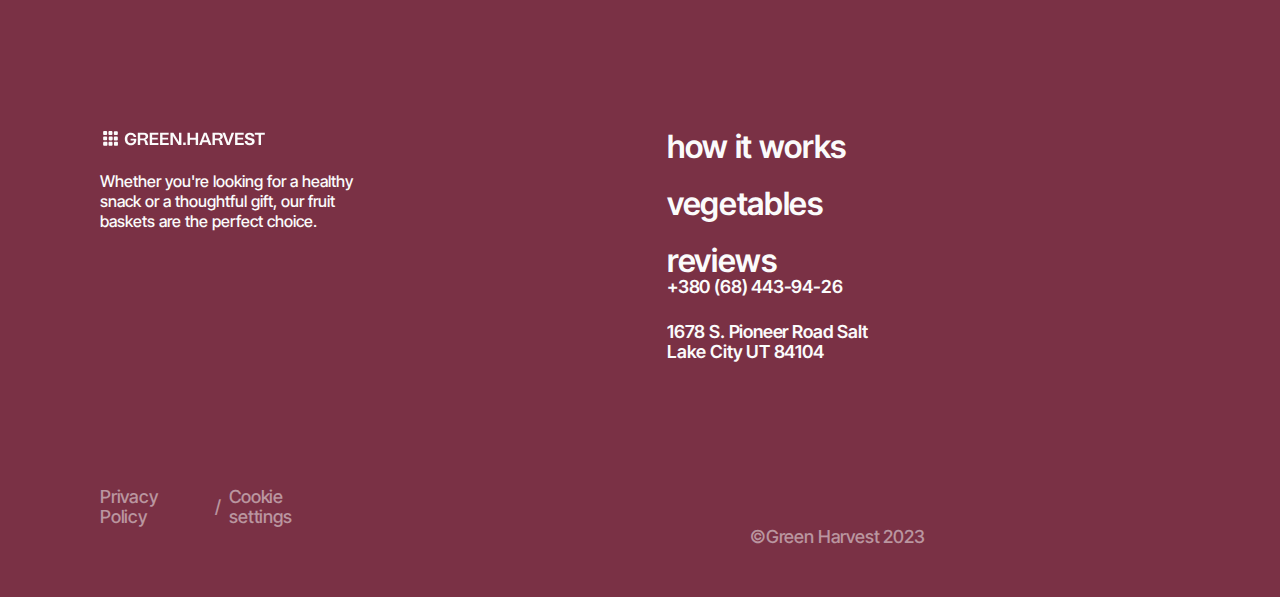
==== commit c76fbba2: "gece 2" ====
--- a/index.html
+++ b/index.html
@@ -57,13 +57,13 @@
           <div class="nav-wrapper">
             <ul class="nav-list">
               <li class="nav-list-item">
-                <a class="nav-list-link" href="#how-it-works">How It Works</a>
-              </li>
-              <li class="nav-list-item">
-                <a class="nav-list-link" href="#vegetables">Vegetables</a>
-              </li>
-              <li class="nav-list-item">
-                <a class="nav-list-link" href="#reviews">Reviews</a>
+                <a class="nav-list-link" href="#">How It Works</a>
+              </li>
+              <li class="nav-list-item">
+                <a class="nav-list-link" href="#">Vegetables</a>
+              </li>
+              <li class="nav-list-item">
+                <a class="nav-list-link" href="#">Reviews</a>
               </li>
             </ul>
             <button class="nav-button" type="button">SHOP NOW</button>
@@ -324,7 +324,7 @@
               Our boxes are packed with delicious, nutritious vegetables,
               perfect for anyone looking to eat healthier or support local
               farmers. Order your box today and start enjoying the best that
-              nature has to offer!
+              nature has to offerr!
             </p>
           </div>
           <div class="form-social-wrapper fsw-tablet">
